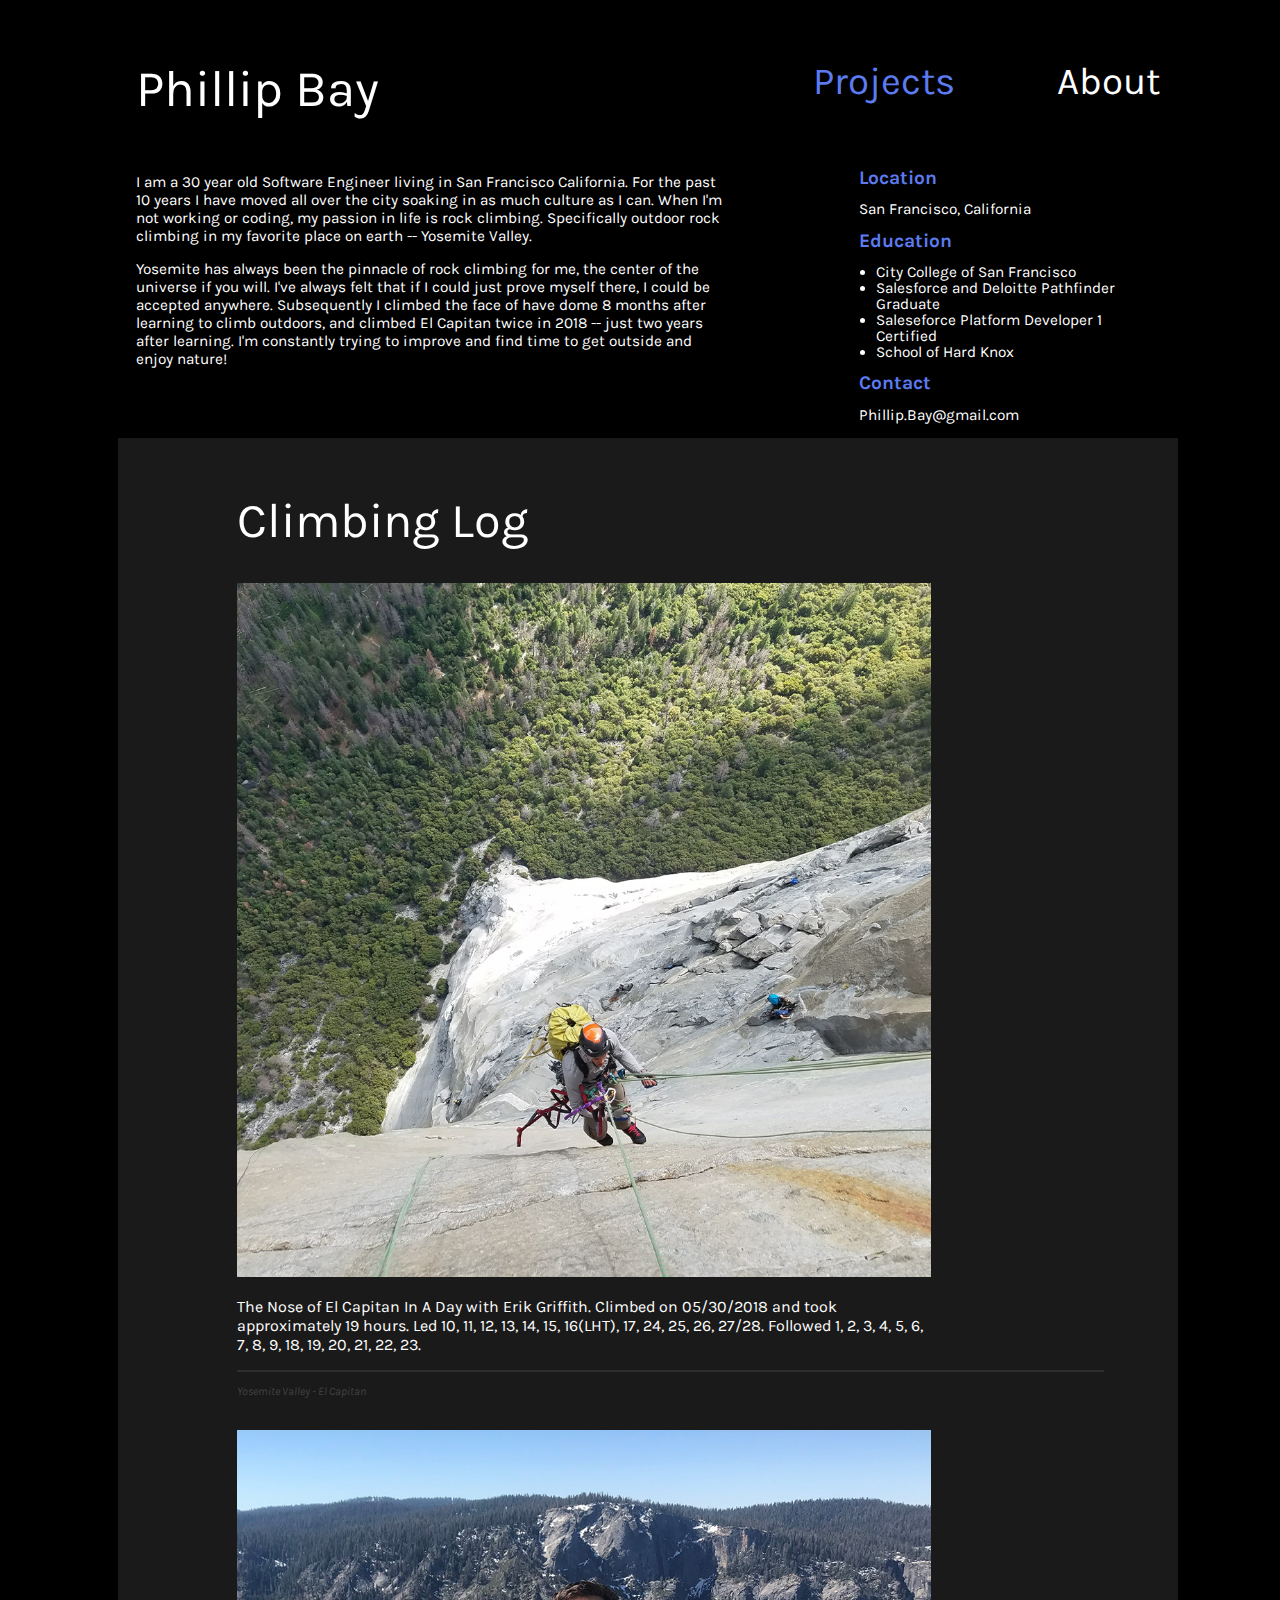
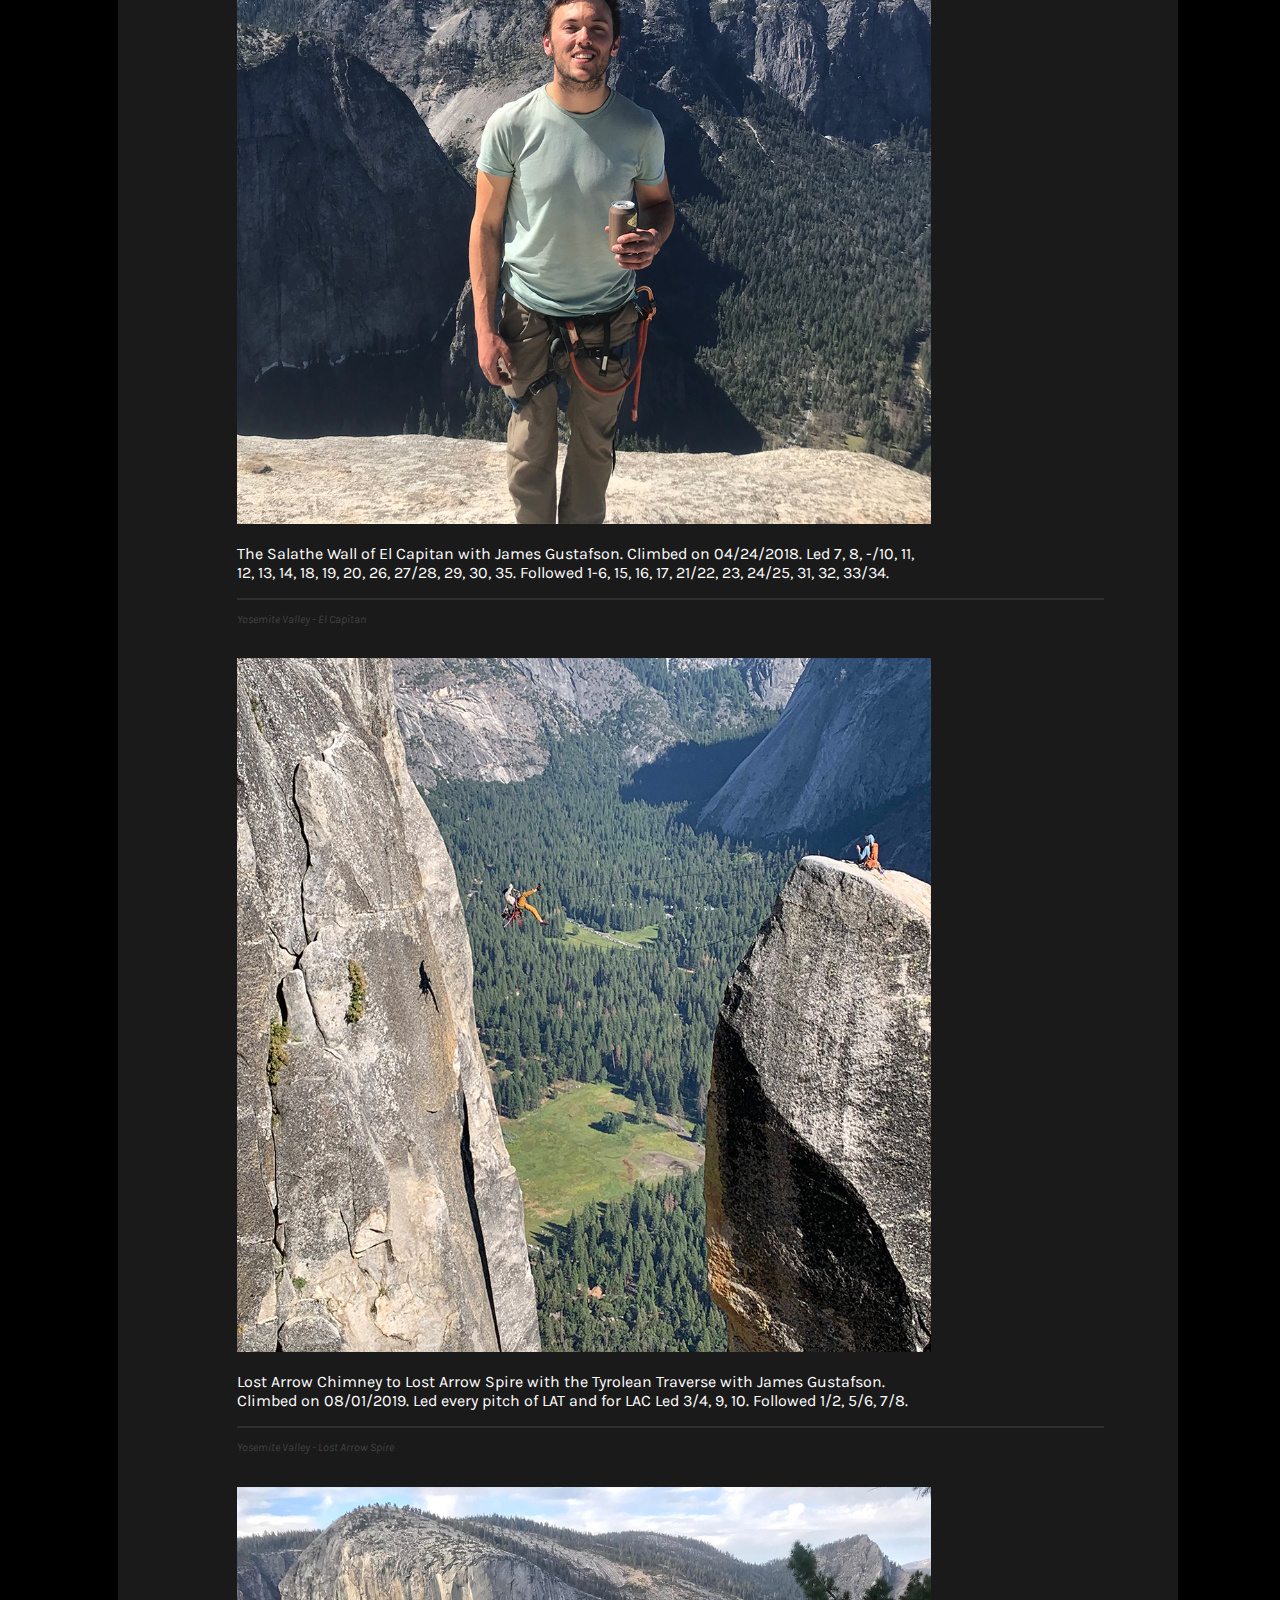
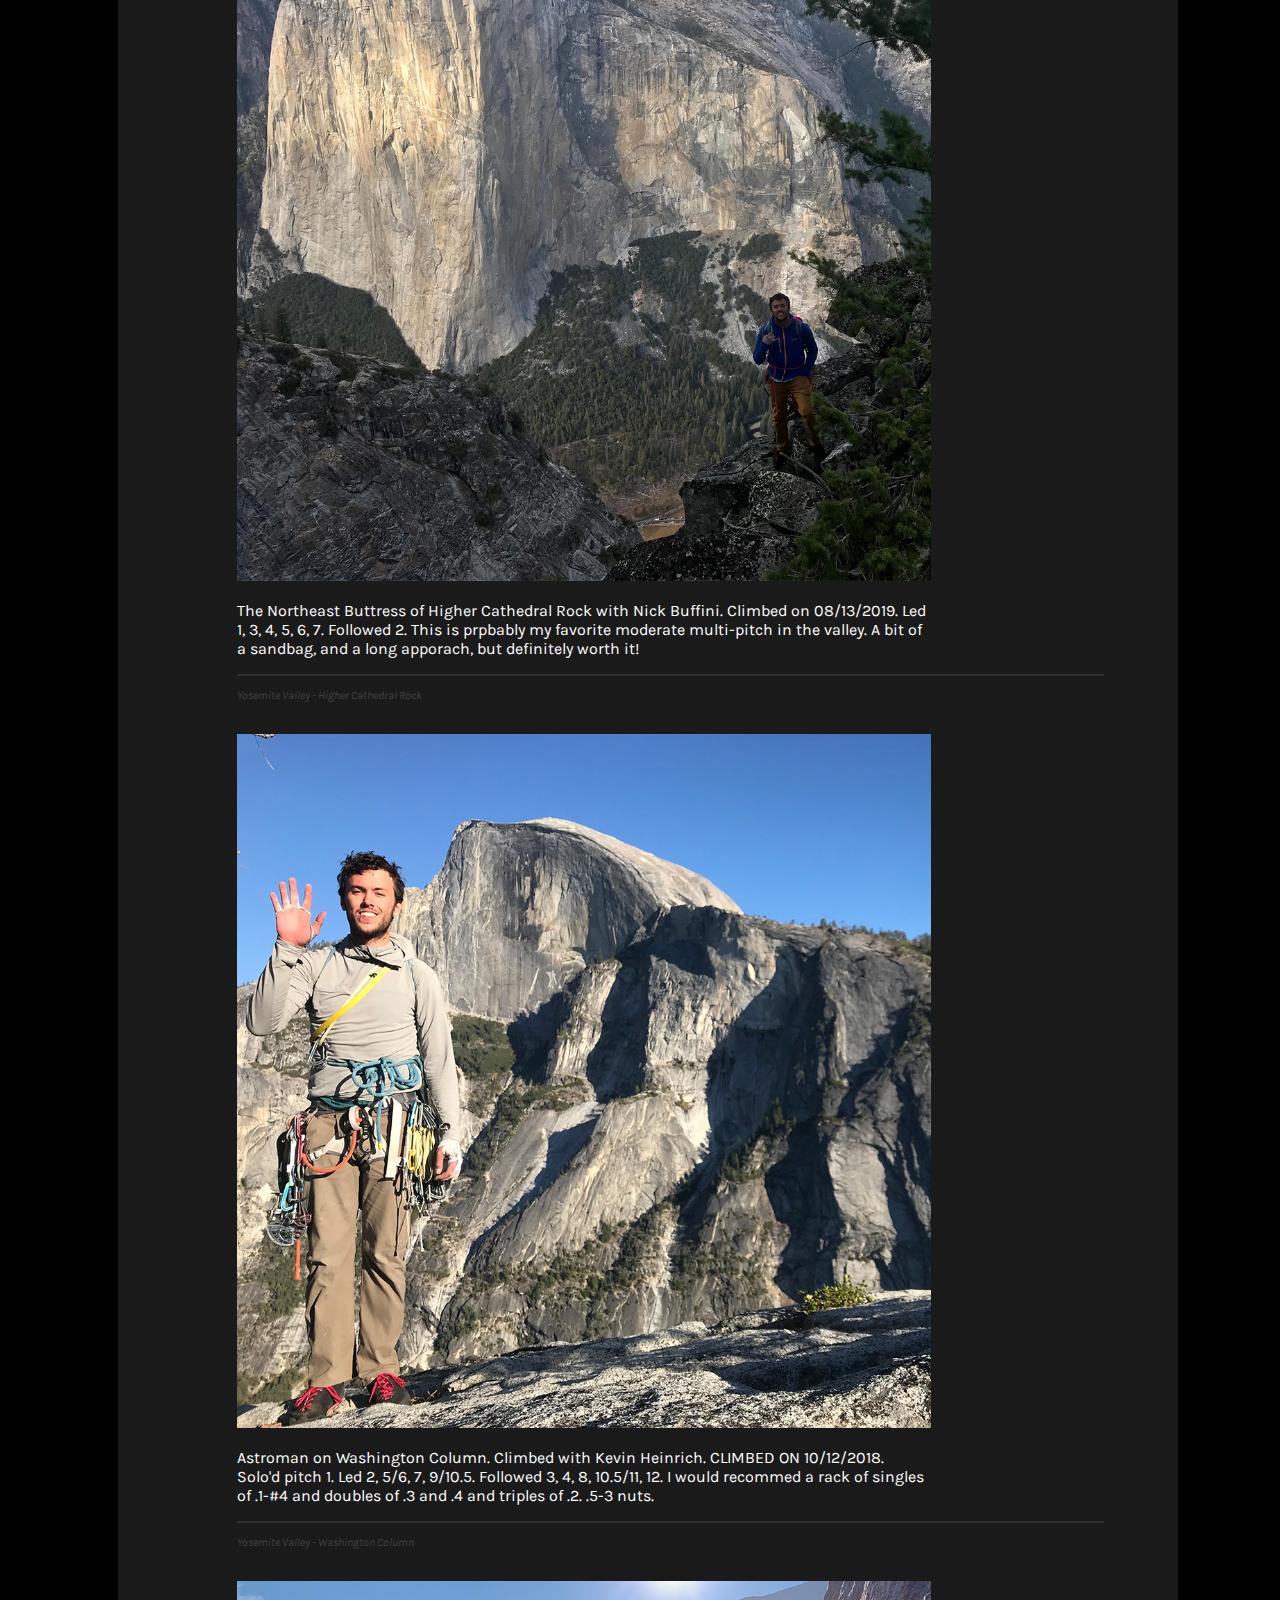
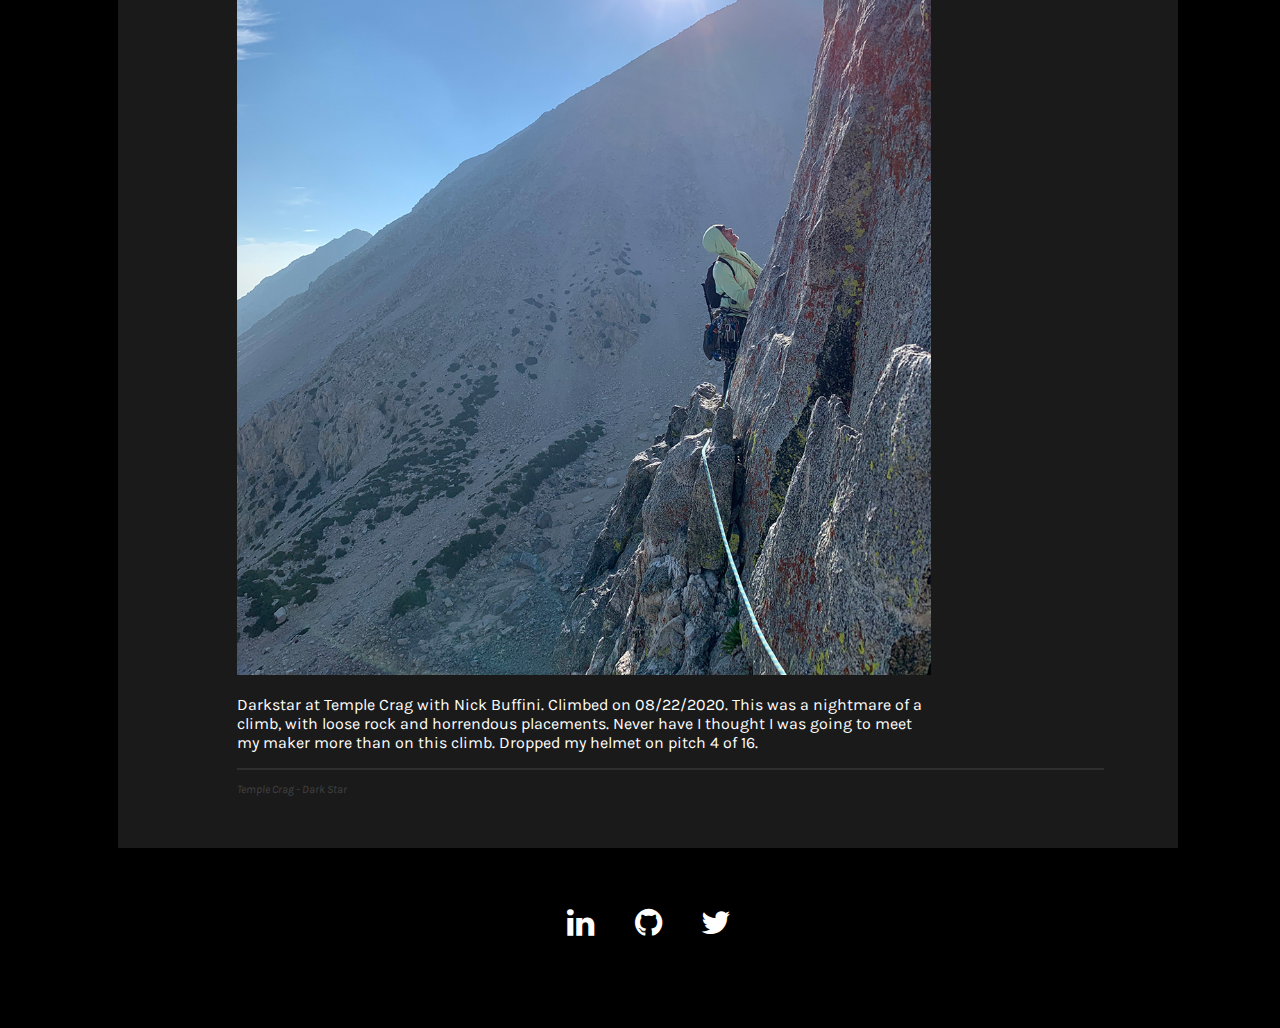
==== mphillipbayabout.html @ 7b4cbd04 "Mobile Chnages" ====
<!DOCTYPE html>
<html lang="en">
    <head>
        <title>Phillip Bay's Portfolio</title>
        <meta charset="utf-8">
        <meta name="viewport" content="width=device-width, initial-scale=1.0">
        <link rel="stylesheet" href="phillipbayabout.css">
        <link rel="stylesheet" href="https://cdnjs.cloudflare.com/ajax/libs/font-awesome/4.7.0/css/font-awesome.min.css">
        <link href="/your-path-to-fontawesome/css/solid.css" rel="stylesheet">
        <link rel="stylesheet" href="https://fonts.googleapis.com/css?family=Karla">
        <link rel="icon" href="Logo.png">
        <link rel="canonical" href="https://Steelyphil.github.io/phillipbayabout.html">
    </head>
    <body>
        <header>
            <ul class="nav">
                <li id="name">Phillip Bay</li>
                <li id="ab">About</li>
                <li id="pr"><a href="phillipbaymain.html">Projects</a></li>        
            </ul>
        </header>
        <br>
        <br>
        
        <midsection>
            <div class="blurb">
                <p>I am a 30 year old Software Engineer living in San Francisco California. For the past 10 years I have moved all over the city soaking in as much culture as I can. When I'm not working or coding, my passion in life is rock climbing. Specifically outdoor rock climbing in my favorite place on earth -- Yosemite Valley.</p>
                <p>Yosemite has always been the pinnacle of rock climbing for me, the center of the universe if you will. I've always felt that if I could just prove myself there, I could be accepted anywhere. Subsequently I climbed the face of have dome 8 months after learning to climb outdoors, and climbed El Capitan twice in 2018 -- just two years after learning. I'm constantly trying to improve and find time to get outside and enjoy nature!</p>
            </div>
            <div class="info">
                <h1>Location</h1>
                <p>San Francisco, California</p>
                <h1>Education</h1>
                <ul>
                    <li>City College of San Francisco</li>
                    <li>Salesforce and Deloitte Pathfinder Graduate</li>
                    <li>Saleseforce Platform Developer 1 Certified</li>
                    <li>School of Hard Knox</li>
                </ul>
                <h1>Contact</h1>
                <p>Phillip.Bay@gmail.com</p>
            </div>
        </midsection>
        
        <middle>
            <div class="midclimb">
                <table>
                    <tr>
                        <td id="ClimbingLog" colspan="3">Climbing Log</td>
                    </tr>
                    <tr>
                        <td>
                            <a href="https://www.mountainproject.com/route/105924807/the-nose" target="_blank" rel="noopener noreferrer"><img border="0" alt="NIAD" src="NIAD.jpg"></a>
                            <br>
                            <p class="picinfo">The Nose of El Capitan In A Day with Erik Griffith. Climbed on 05/30/2018 and took approximately 19 hours. Led 10, 11, 12, 13, 14, 15, 16(LHT), 17, 24, 25, 26, 27/28. Followed 1, 2, 3, 4, 5, 6, 7, 8, 9, 18, 19, 20, 21, 22, 23.
                            </p>
                            <hr>
                            <div class="tablefoot">
                                <i>Yosemite Valley - El Capitan</i>
                            </div>
                        </td>
                    </tr>
                    <tr>
                        <td>
                            <a href="https://www.mountainproject.com/route/106154042/salathe-wall" target="_blank" rel="noopener noreferrer"><img border="0" alt="Salathe" src="Salathe.jpg"></a>
                            <br>
                            <p class="picinfo">The Salathe Wall of El Capitan with James Gustafson. Climbed on 04/24/2018. Led 7, 8, -/10, 11, 12, 13, 14, 18, 19, 20, 26, 27/28, 29, 30, 35. Followed 1-6, 15, 16, 17, 21/22, 23, 24/25, 31, 32, 33/34.
                            </p>
                            <hr>
                            <div class="tablefoot">
                                <i>Yosemite Valley - El Capitan</i>
                            </div>
                        </td>
                    </tr>
                    <tr>
                        <td>
                            <a href="https://www.mountainproject.com/route/105912192/lost-arrow-tip" target="_blank" rel="noopener noreferrer"><img border="0" alt="LostArrow" src="LostArrow.jpg"></a>
                            <p class="picinfo">Lost Arrow Chimney to Lost Arrow Spire with the Tyrolean Traverse with James Gustafson. Climbed on 08/01/2019. Led every pitch of LAT and for LAC Led 3/4, 9, 10. Followed 1/2, 5/6, 7/8.
                            </p>
                            <hr>
                            <div class="tablefoot">
                                <i>Yosemite Valley - Lost Arrow Spire</i>
                            </div>
                        </td>
                    </tr>
                    <tr>
                        <td>
                            <a href="https://www.mountainproject.com/route/105862896/northeast-buttress" target="_blank" rel="noopener noreferrer"><img border="0" alt="NEB" src="NEB.jpg"></a>
                            <p class="picinfo">The Northeast Buttress of Higher Cathedral Rock with Nick Buffini. Climbed on 08/13/2019. Led 1, 3, 4, 5, 6, 7. Followed 2. This is prpbably my favorite moderate multi-pitch in the valley. A bit of a sandbag, and a long apporach, but definitely worth it!
                            </p>
                            <hr>
                            <div class="tablefoot">
                                <i>Yosemite Valley - Higher Cathedral Rock</i>
                            </div>
                        </td>
                    </tr>
                    <tr>
                        <td>
                            <a href="https://www.mountainproject.com/route/105845493/astroman" target="_blank" rel="noopener noreferrer"><img border="0" alt="Astroman" src="Astroman.jpg"></a>
                            <p class="picinfo">Astroman on Washington Column. Climbed with Kevin Heinrich. CLIMBED ON 10/12/2018. Solo'd pitch 1. Led 2, 5/6, 7, 9/10.5. Followed 3, 4, 8, 10.5/11, 12. I would recommed a rack of singles of .1-#4 and doubles of .3 and .4 and triples of .2. .5-3 nuts.
                            </p>
                            <hr>
                            <div class="tablefoot">
                                <i>Yosemite Valley - Washington Column</i>
                            </div>
                        </td>
                    </tr>
                    <tr>
                        <td>    
                            <a href="https://www.mountainproject.com/route/105944489/dark-star" target="_blank" rel="noopener noreferrer"><img border="0" alt="Dark" src="Dark.jpg"></a>
                            <p class="picinfo">Darkstar at Temple Crag with Nick Buffini. Climbed on 08/22/2020. This was a nightmare of a climb, with loose rock and horrendous placements. Never have I thought I was going to meet my maker more than on this climb. Dropped my helmet on pitch 4 of 16.
                            </p>
                            <hr>
                            <div class="tablefoot">
                                <i>Temple Crag - Dark Star</i>
                            </div>
                        </td>
                    </tr>
                </table>
            </div>
        </middle>
        <footer>
            <div class="footertable">
                <a href="https://www.linkedin.com/in/phillip-bay-44b10579/" class="fa fa-linkedin fa-2x"></a>
                <a href="https://github.com/Steelyphil1?tab=repositories" class="fa fa-github fa-2x"></a>
                <a href="https://twitter.com/phillipbay?lang=en" class="fa fa-twitter fa-2x"></a>
            </div>
        </footer>
        <marquee behavior="scroll" direction="right" scrollamount="10">
            PHILLIP.BAY@GMAIL.COM&nbsp;&nbsp;&nbsp;&nbsp;&nbsp;&nbsp;&nbsp;&nbsp;(303) 981-8347&nbsp;&nbsp;&nbsp;&nbsp;&nbsp;&nbsp;&nbsp;PHILLIP BAY&nbsp;&nbsp;&nbsp;&nbsp;&nbsp;&nbsp;&nbsp;&nbsp;PHILLIP.BAY@GMAIL.COM&nbsp;&nbsp;&nbsp;&nbsp;&nbsp;&nbsp;&nbsp;&nbsp;(303) 981-8347&nbsp;&nbsp;&nbsp;&nbsp;&nbsp;&nbsp;&nbsp;PHILLIP BAY&nbsp;&nbsp;&nbsp;&nbsp;&nbsp;&nbsp;&nbsp;&nbsp;PHILLIP.BAY@GMAIL.COM&nbsp;&nbsp;&nbsp;&nbsp;&nbsp;&nbsp;&nbsp;&nbsp;(303) 981-8347&nbsp;&nbsp;&nbsp;&nbsp;&nbsp;&nbsp;&nbsp;PHILLIP BAY&nbsp;&nbsp;&nbsp;&nbsp;&nbsp;&nbsp;&nbsp;&nbsp;PHILLIP.BAY@GMAIL.COM&nbsp;&nbsp;&nbsp;&nbsp;&nbsp;&nbsp;&nbsp;&nbsp;(303) 981-8347&nbsp;&nbsp;&nbsp;&nbsp;&nbsp;&nbsp;&nbsp;PHILLIP BAY&nbsp;&nbsp;&nbsp;&nbsp;&nbsp;&nbsp;&nbsp;&nbsp;PHILLIP.BAY@GMAIL.COM&nbsp;&nbsp;&nbsp;&nbsp;&nbsp;&nbsp;&nbsp;&nbsp;(303) 981-8347&nbsp;&nbsp;&nbsp;&nbsp;&nbsp;&nbsp;&nbsp;PHILLIP BAY&nbsp;&nbsp;&nbsp;&nbsp;&nbsp;&nbsp;&nbsp;&nbsp;PHILLIP.BAY@GMAIL.COM&nbsp;&nbsp;&nbsp;&nbsp;&nbsp;&nbsp;&nbsp;&nbsp;(303) 981-8347&nbsp;&nbsp;&nbsp;&nbsp;&nbsp;&nbsp;&nbsp;PHILLIP BAY&nbsp;&nbsp;&nbsp;&nbsp;&nbsp;&nbsp;&nbsp;&nbsp;</marquee>
    </body>
</html>
---- phillipbayabout.css ----
body {
    width: 100%;
    background-color: rgba(0,0,0);
    font-family: Karla;
}





header {
    padding-left: 10%;
    padding-right: 10%;
    padding-top: 4%;
    width: 80%;
}
a:link {
    text-decoration: none;
    color: rgb(93,123,240);
}
a:visited {
    text-decoration: none;
    color: rgb(93,123,240);
}
a:hover {
    text-decoration: none;
    color: white;
}
a:active {
    text-decoration: none;
    color: white;
}
#name {
    float: left;
    /*background-color: antiquewhite;*/
    color: white;
    font-size: 4vw;
}
#pr {
    float: right;
    padding-right: 10%;
    font-size: 3vw;
}

#ab {
    
    float: right;
    font-size: 3vw;
    color: white;
}

ul.nav {
    margin: 0;
    padding: 0;
    /*background-color: aliceblue;*/
    display: inline-block;
    vertical-align: top;
    text-align: center;
    width: 100%;
    list-style-type: none;
}

.nav li {
    vertical-align: top;
    font-size: 4vw;
    /*background-color: antiquewhite;*/
}






midsection {
    padding-left: 10%;
    padding-right: 10%;
    width: 80%;
    display: block;
    background-color: blue;
    color: white;
}
midsection p {
    font-size: 1.2vw;
}
.blurb {
    float: left;
    width: 58%;
}
.info {
    width: 42%;
    float: right;
    line-height: 1em;
}
.info h1 {
    padding-left: 30%;
    font-size: 1.5vw;
    color: rgb(93,123,240);
}
.info li {
    font-size: 1.2vw;
    color: white;
}
.info ul {
    padding-left: 34%;
    font-size: 1.2vw;
    color: white;
}
.info p {
    padding-left: 30%;
    font-size: 1.2vw;
    color: white;
}
img{
    width: 80%;
    height: auto;
}
.ext{
    width: 7%;
    height: auto;
}





middle {
    padding-left: 10%;
    padding-right: 10%;
    width: 80%;
    display: block;
}
table {
    text-align: left;
    padding-left: 4%;
    padding-right: 4%;
    padding-top: 2%;
    padding-bottom: 2%;
    margin: 0 -18px;
    min-width: 100%;
    background-color: rgba(51,51,51,.5);
    border-collapse: separate;
    border-spacing: 2em 2em;
}
td {
    vertical-align: top;
    padding-left: 5%;
    
    
}
.picinfo {
    color: white;
    width: 80%;
}

#ClimbingLog {
    font-size: 3.8vw;
    color: white;
}
hr{
        height: 2px;
        background-color: rgba(51,51,51,.8);
        border: none;
        
    }
middle i {
    font-size: .9vw;
    color: rgba(240,240,240,.2);
}






footer {
    padding-top: 3%;
    padding-bottom: 3%;
    padding-left: 10%;
    padding-right: 10%;
    width: 80%;
}
.footertable {
    text-align: center;
}
.footertable a {
    color: white;
}

.fa {
    padding: 15px;
    font-size: 30px;
    width: 30px;
    text-align: center;
    text-decoration: none;
    margin: 5px 2px;
    border-radius: 50%;
}
.fa:hover {
    opacity: .7;
}

.fa-linkedin {
    background: black;
    color: white;
}

.fa-twitter {
    background: black;
    color: white;
}
.fa-github {
    background: black;
}


marquee {
    color: white;
}
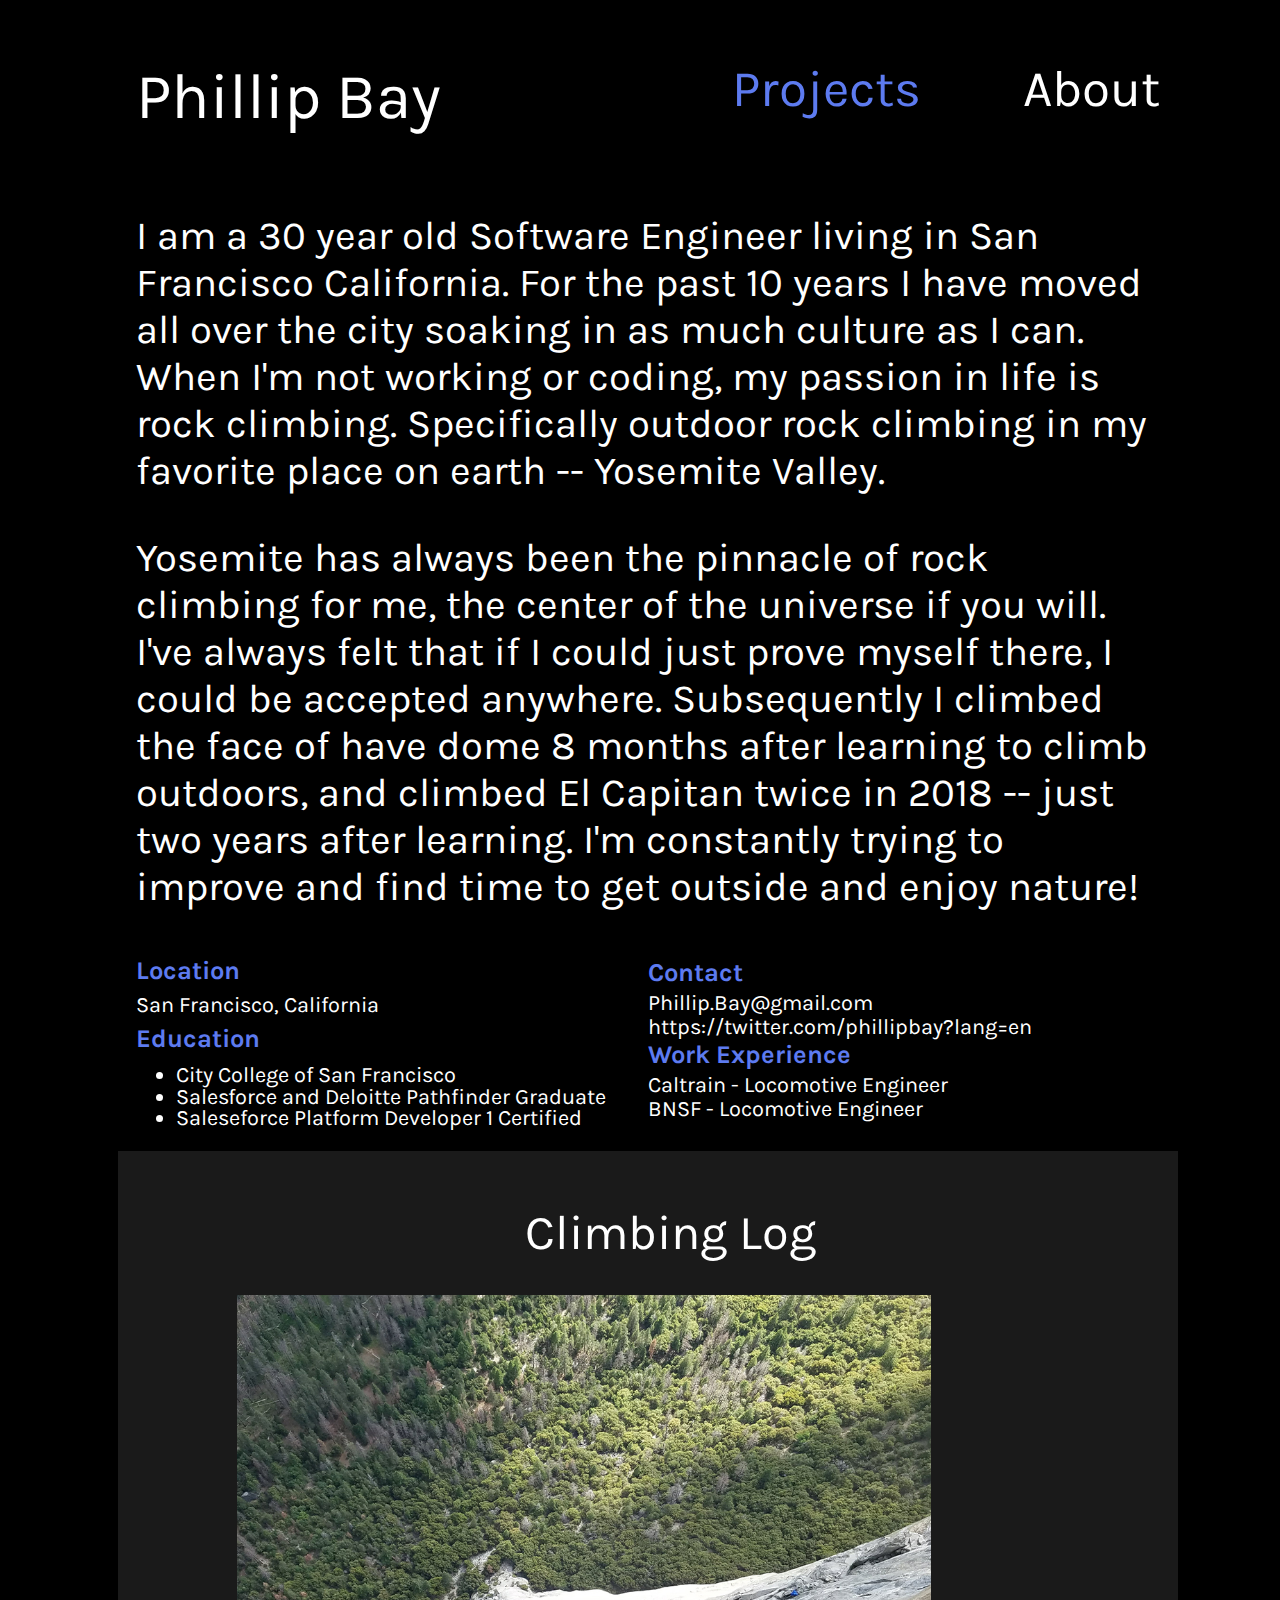
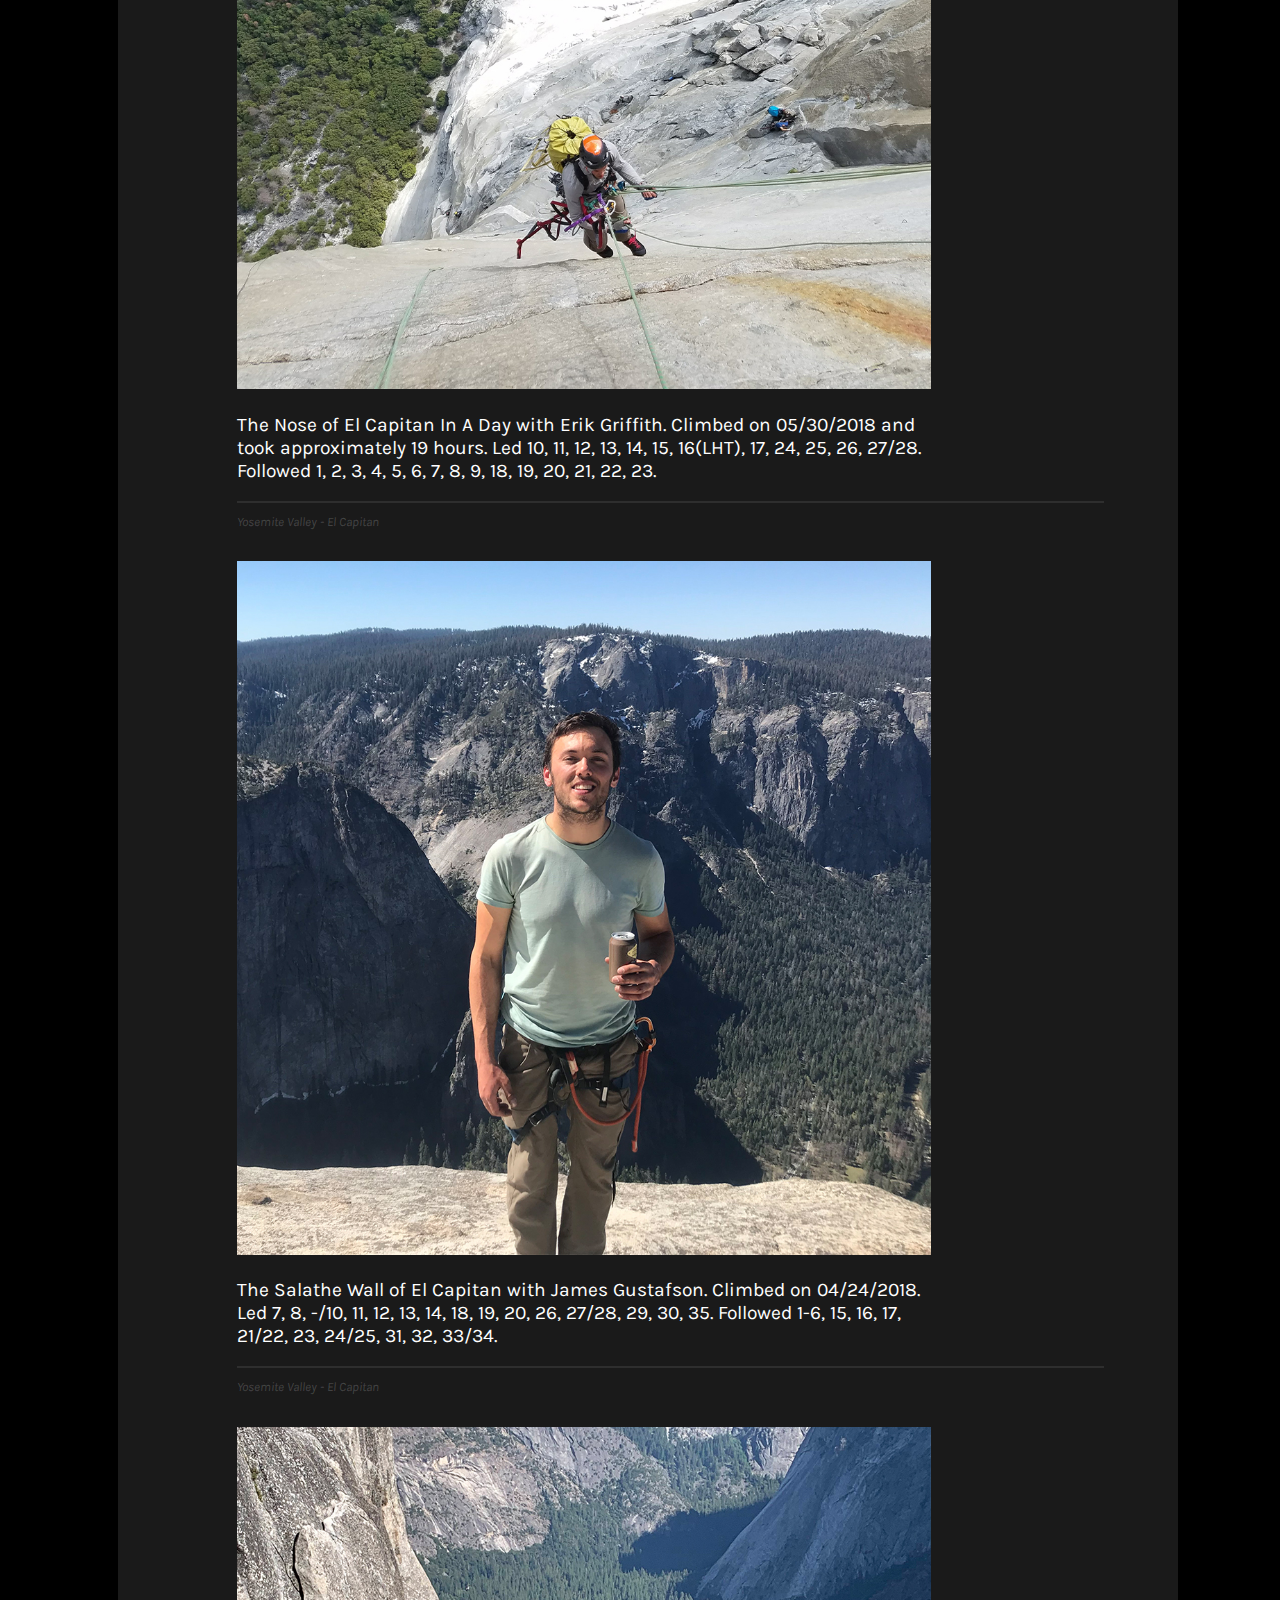
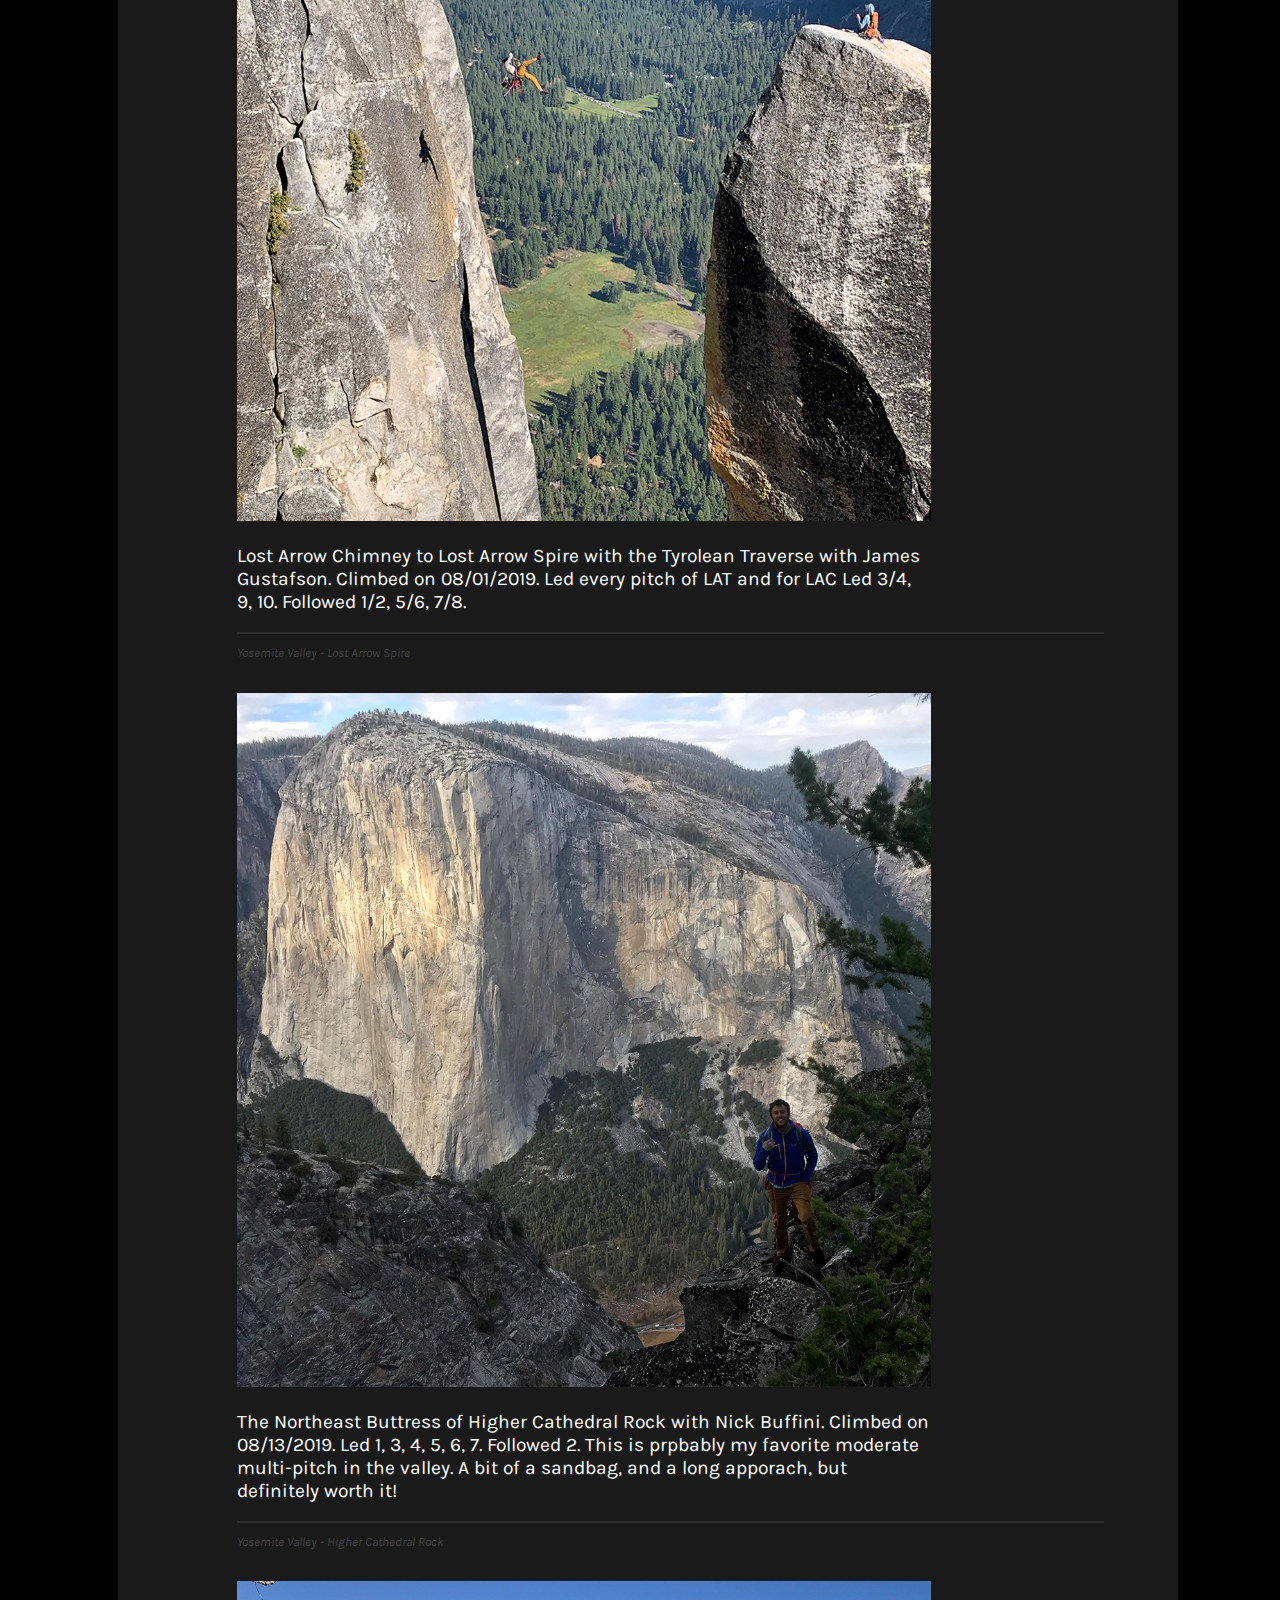
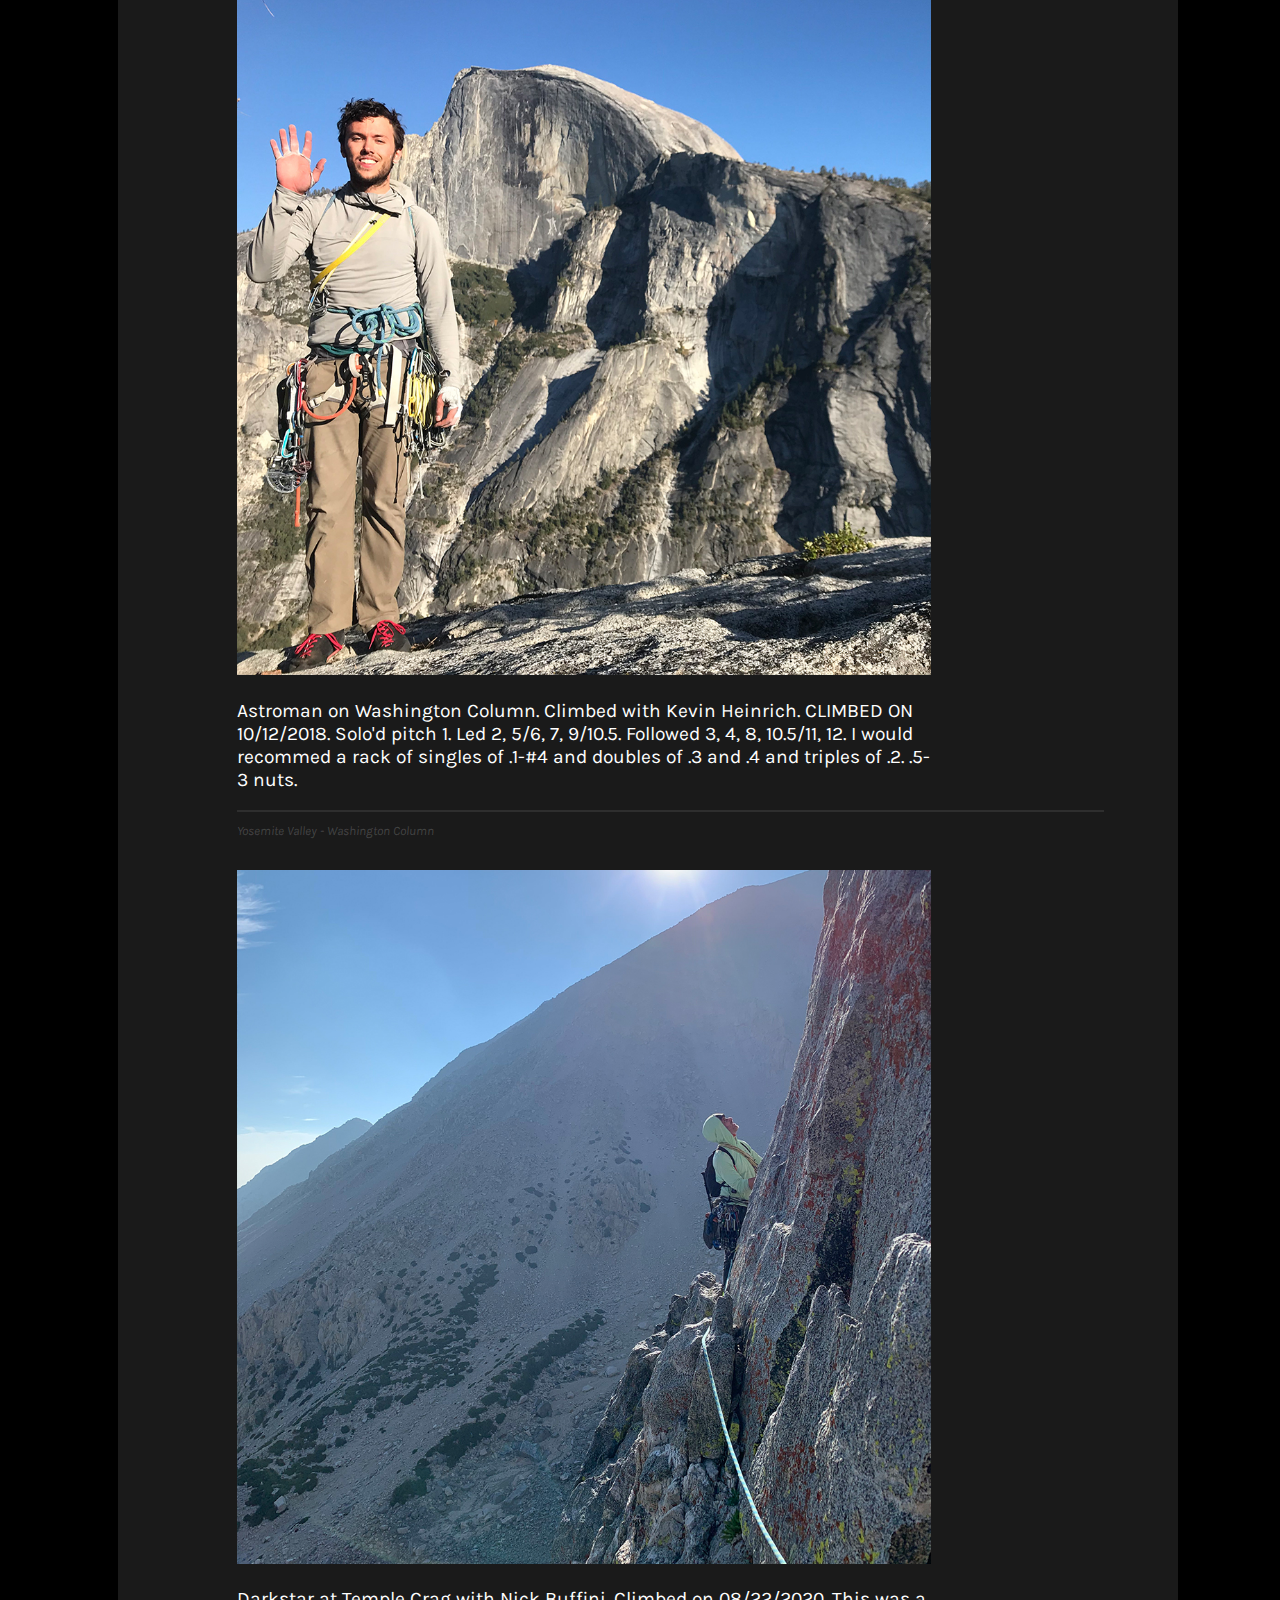
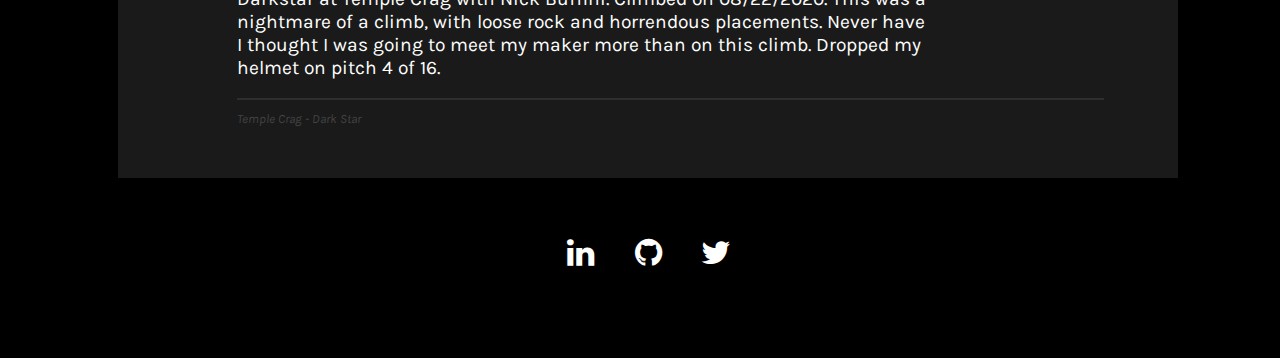
==== commit 17e5aea1: "More Mobile" ====
--- a/mphillipbayabout.html
+++ b/mphillipbayabout.html
@@ -4,7 +4,7 @@
         <title>Phillip Bay's Portfolio</title>
         <meta charset="utf-8">
         <meta name="viewport" content="width=device-width, initial-scale=1.0">
-        <link rel="stylesheet" href="phillipbayabout.css">
+        <link rel="stylesheet" href="mphillipbayabout.css">
         <link rel="stylesheet" href="https://cdnjs.cloudflare.com/ajax/libs/font-awesome/4.7.0/css/font-awesome.min.css">
         <link href="/your-path-to-fontawesome/css/solid.css" rel="stylesheet">
         <link rel="stylesheet" href="https://fonts.googleapis.com/css?family=Karla">
@@ -27,7 +27,7 @@
                 <p>I am a 30 year old Software Engineer living in San Francisco California. For the past 10 years I have moved all over the city soaking in as much culture as I can. When I'm not working or coding, my passion in life is rock climbing. Specifically outdoor rock climbing in my favorite place on earth -- Yosemite Valley.</p>
                 <p>Yosemite has always been the pinnacle of rock climbing for me, the center of the universe if you will. I've always felt that if I could just prove myself there, I could be accepted anywhere. Subsequently I climbed the face of have dome 8 months after learning to climb outdoors, and climbed El Capitan twice in 2018 -- just two years after learning. I'm constantly trying to improve and find time to get outside and enjoy nature!</p>
             </div>
-            <div class="info">
+            <div class="infoleft">
                 <h1>Location</h1>
                 <p>San Francisco, California</p>
                 <h1>Education</h1>
@@ -35,10 +35,15 @@
                     <li>City College of San Francisco</li>
                     <li>Salesforce and Deloitte Pathfinder Graduate</li>
                     <li>Saleseforce Platform Developer 1 Certified</li>
-                    <li>School of Hard Knox</li>
                 </ul>
+            </div>
+            <div class="inforight">
                 <h1>Contact</h1>
                 <p>Phillip.Bay@gmail.com</p>
+                <p>https://twitter.com/phillipbay?lang=en</p>
+                <h1>Work Experience</h1>
+                <p>Caltrain - Locomotive Engineer</p>
+                <p>BNSF - Locomotive Engineer</p>
             </div>
         </midsection>
         
--- a/mphillipbayabout.css
+++ b/mphillipbayabout.css
@@ -0,0 +1,235 @@
+body {
+    width: 100%;
+    background-color: rgba(0,0,0);
+    font-family: Karla;
+}
+
+
+
+
+
+header {
+    padding-left: 10%;
+    padding-right: 10%;
+    padding-top: 4%;
+    width: 80%;
+}
+a:link {
+    text-decoration: none;
+    color: rgb(93,123,240);
+}
+a:visited {
+    text-decoration: none;
+    color: rgb(93,123,240);
+}
+a:hover {
+    text-decoration: none;
+    color: white;
+}
+a:active {
+    text-decoration: none;
+    color: white;
+}
+#name {
+    float: left;
+    /*background-color: antiquewhite;*/
+    color: white;
+    font-size: 5vw;
+}
+#pr {
+    color: white;
+    float: right;
+    padding-right: 10%;
+    font-size: 4vw;
+}
+#ab {
+    float: right;
+    font-size: 4vw;
+    color: white;
+}
+
+ul.nav {
+    margin: 0;
+    padding: 0;
+    /*background-color: aliceblue;*/
+    display: inline-block;
+    vertical-align: top;
+    text-align: center;
+    width: 100%;
+    list-style-type: none;
+}
+
+.nav li {
+    vertical-align: top;
+    font-size: 4vw;
+    /*background-color: antiquewhite;*/
+}
+
+
+
+
+
+midsection {
+    padding-left: 10%;
+    padding-right: 10%;
+    width: 80%;
+    display: block;
+    color: white;
+}
+midsection p {
+    font-size: 2.5em;
+}
+.blurb {
+    width: 100%;
+}
+.infoleft {
+    float: left;
+    width: 50%;
+    line-height: 1em;
+}
+.infoleft h1 {
+    font-size: 2vw;
+    color: rgb(93,123,240);
+    line-height: .3em;
+}
+.infoleft li {
+    
+    line-height: 1em;
+    font-size: 1.7vw;
+    color: white;
+}
+.infoleft ul {
+    font-size: 1.7vw;
+    color: white;
+}
+.infoleft p {
+    font-size: 1.7vw;
+    color: white;
+}
+
+
+.inforight {
+    float: right;
+    width: 50%;
+}
+.inforight h1 {
+    font-size: 2vw;
+    color: rgb(93,123,240);
+    line-height: .5em;
+}
+.inforight p {
+    font-size: 1.7vw;
+    color: white;
+    line-height: .09em;
+}
+img{
+    width: 80%;
+    height: auto;
+}
+.ext{
+    width: 7%;
+    height: auto;
+}
+
+
+
+
+
+middle {
+    padding-left: 10%;
+    padding-right: 10%;
+    width: 80%;
+    display: block;
+    
+}
+table {
+    
+    text-align: left;
+    padding-left: 4%;
+    padding-right: 4%;
+    padding-top: 2%;
+    padding-bottom: 2%;
+    margin: 0 -18px;
+    min-width: 100%;
+    background-color: rgba(51,51,51,.5);
+    border-collapse: separate;
+    border-spacing: 2em 2em;
+}
+td {
+    
+    vertical-align: top;
+    padding-left: 5%;
+    
+    
+}
+.picinfo {
+    color: white;
+    width: 80%;
+    font-size: 1.5vw;
+}
+
+#ClimbingLog {
+    text-align: center;
+    font-size: 3.8vw;
+    color: white;
+}
+hr{
+        height: 2px;
+        background-color: rgba(51,51,51,.8);
+        border: none;
+        
+    }
+middle i {
+    font-size: 1vw;
+    color: rgba(240,240,240,.2);
+}
+
+
+
+
+
+
+footer {
+    padding-top: 3%;
+    padding-bottom: 3%;
+    padding-left: 10%;
+    padding-right: 10%;
+    width: 80%;
+}
+.footertable {
+    text-align: center;
+}
+.footertable a {
+    color: white;
+}
+
+.fa {
+    padding: 15px;
+    font-size: 30px;
+    width: 30px;
+    text-align: center;
+    text-decoration: none;
+    margin: 5px 2px;
+    border-radius: 50%;
+}
+.fa:hover {
+    opacity: .7;
+}
+
+.fa-linkedin {
+    background: black;
+    color: white;
+}
+
+.fa-twitter {
+    background: black;
+    color: white;
+}
+.fa-github {
+    background: black;
+}
+
+
+marquee {
+    color: white;
+}
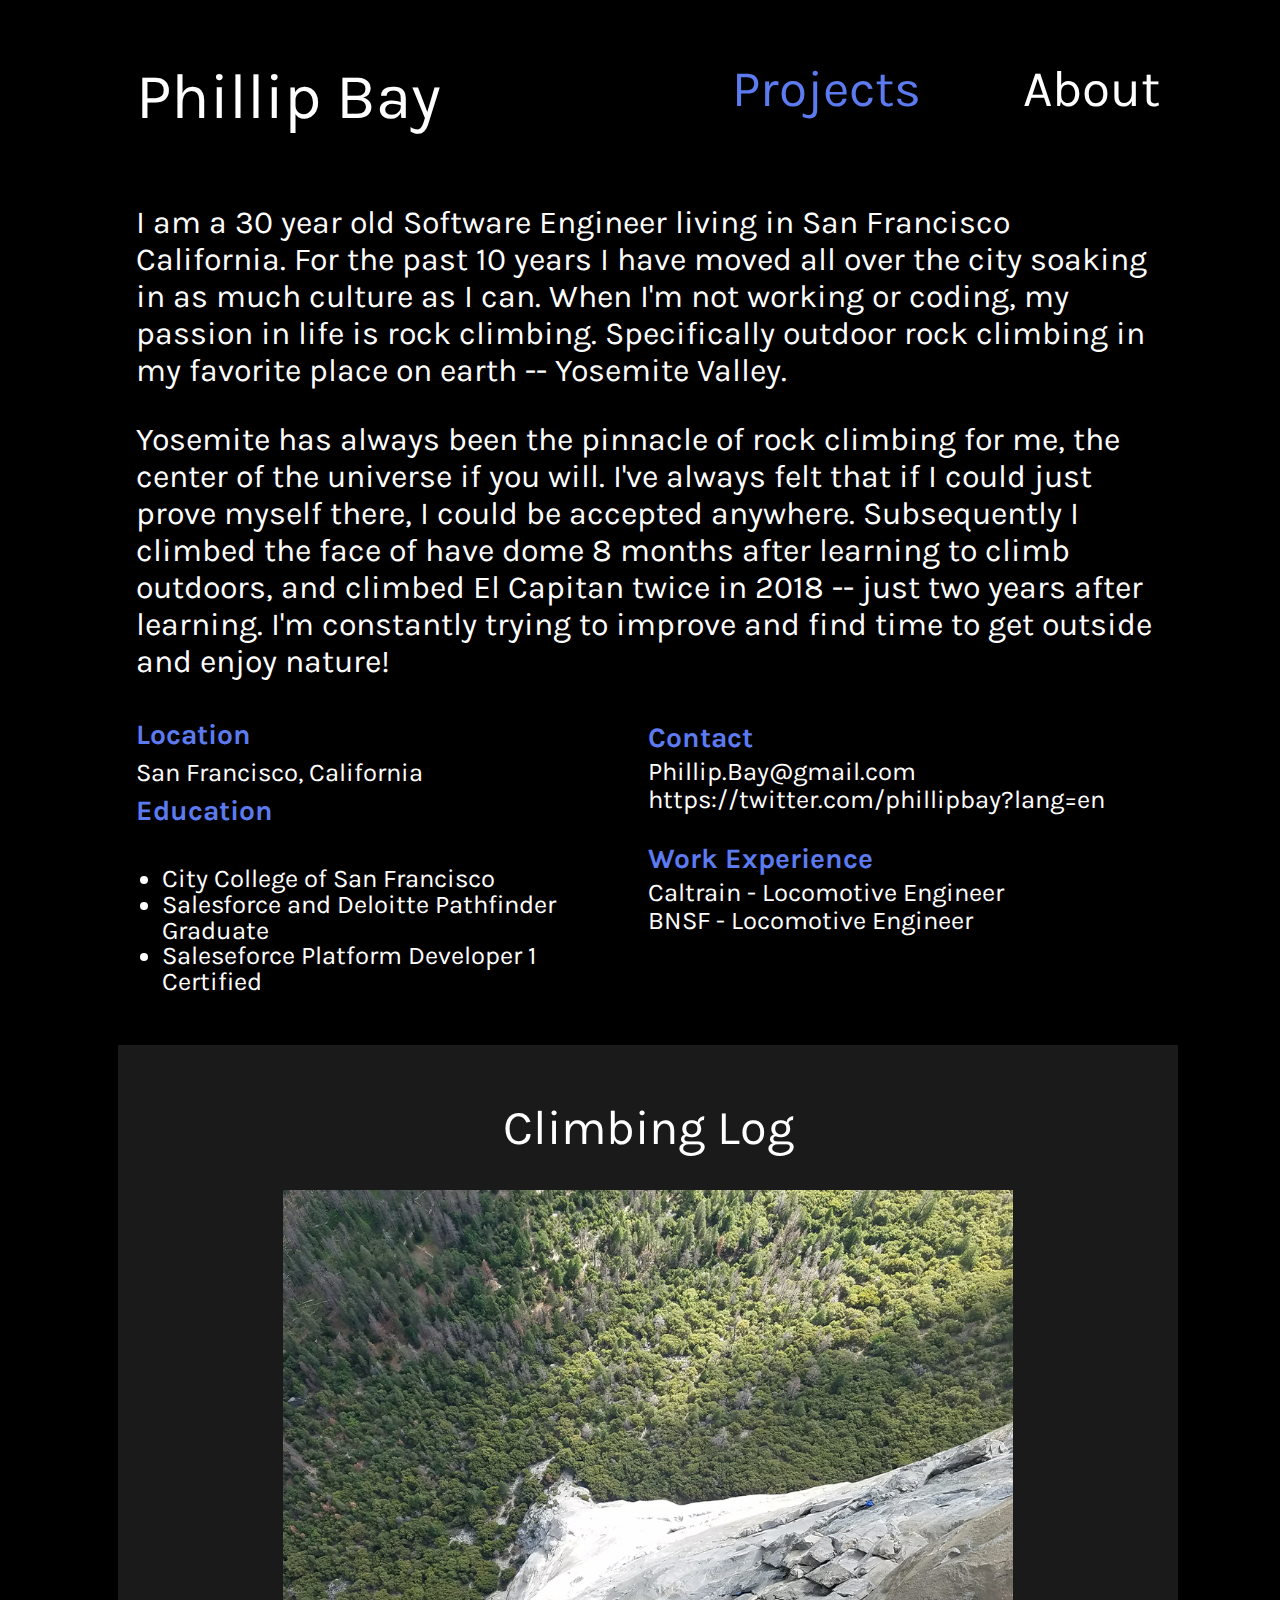
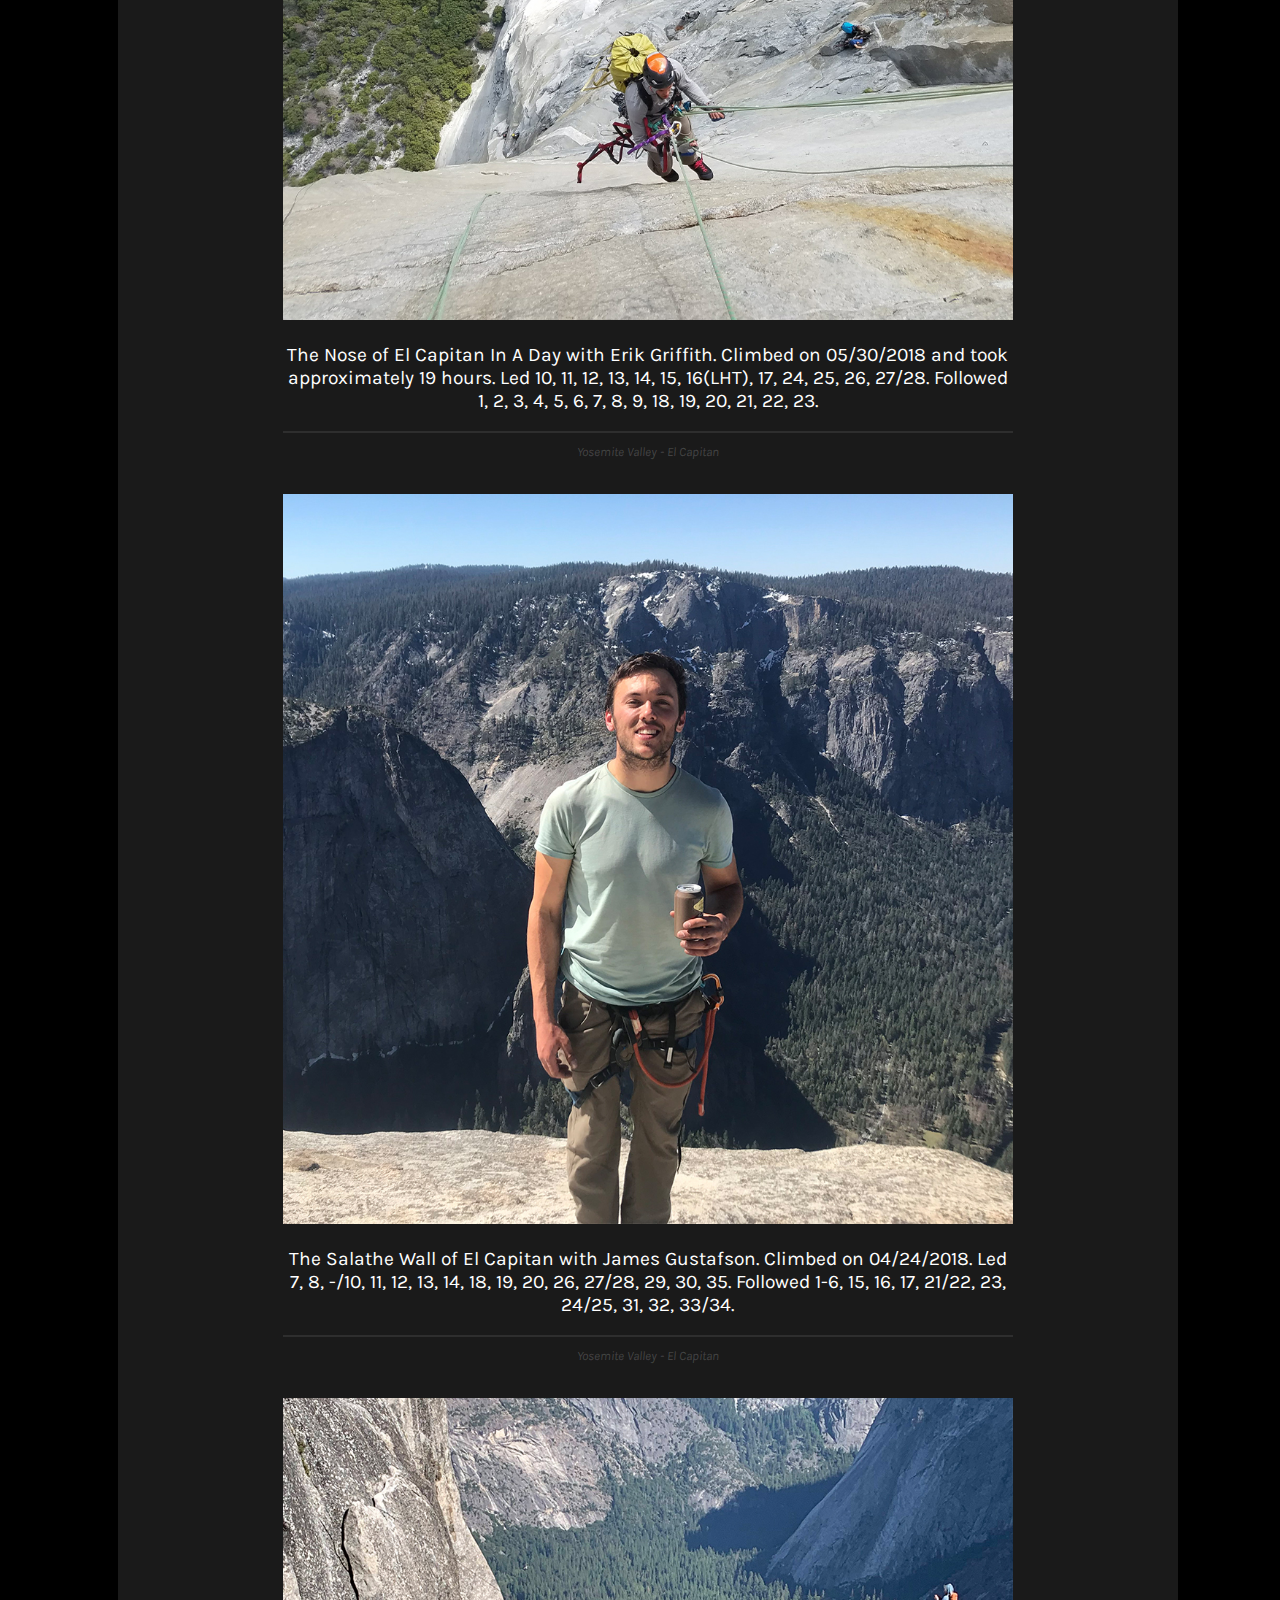
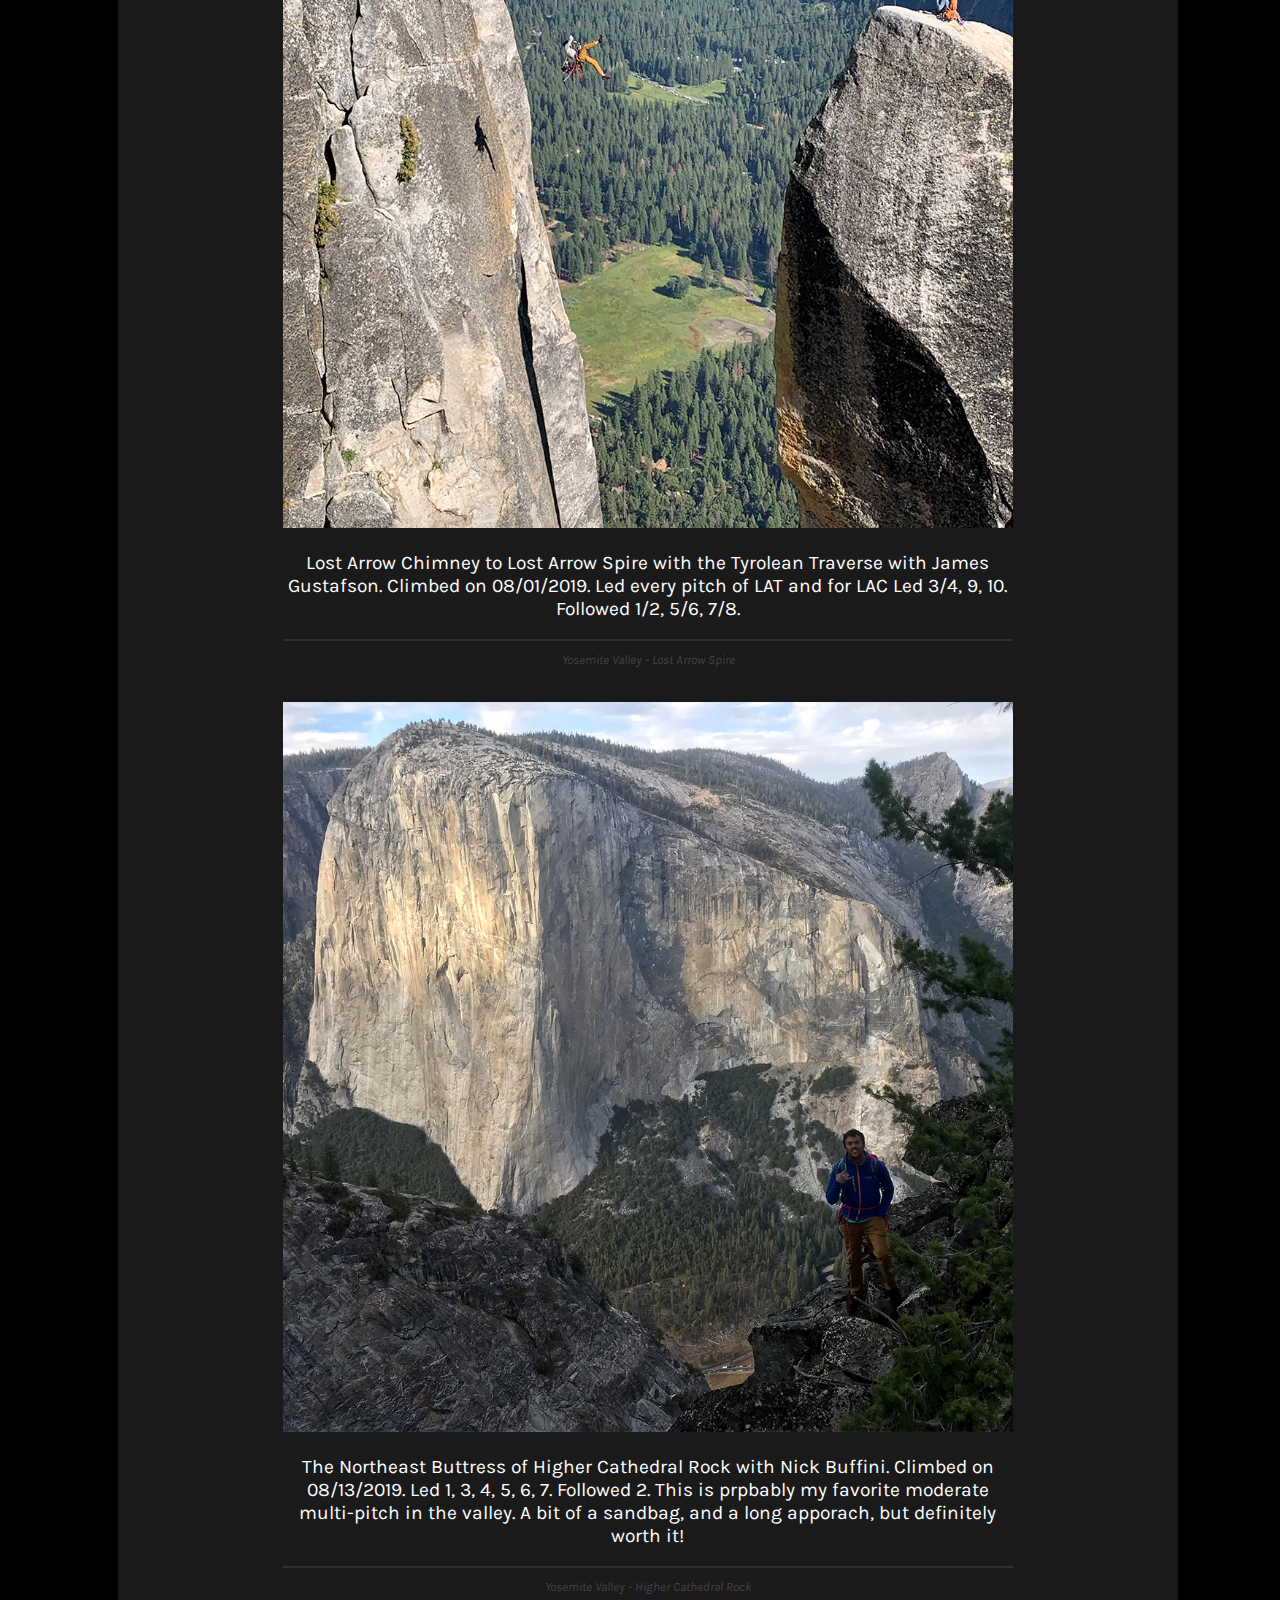
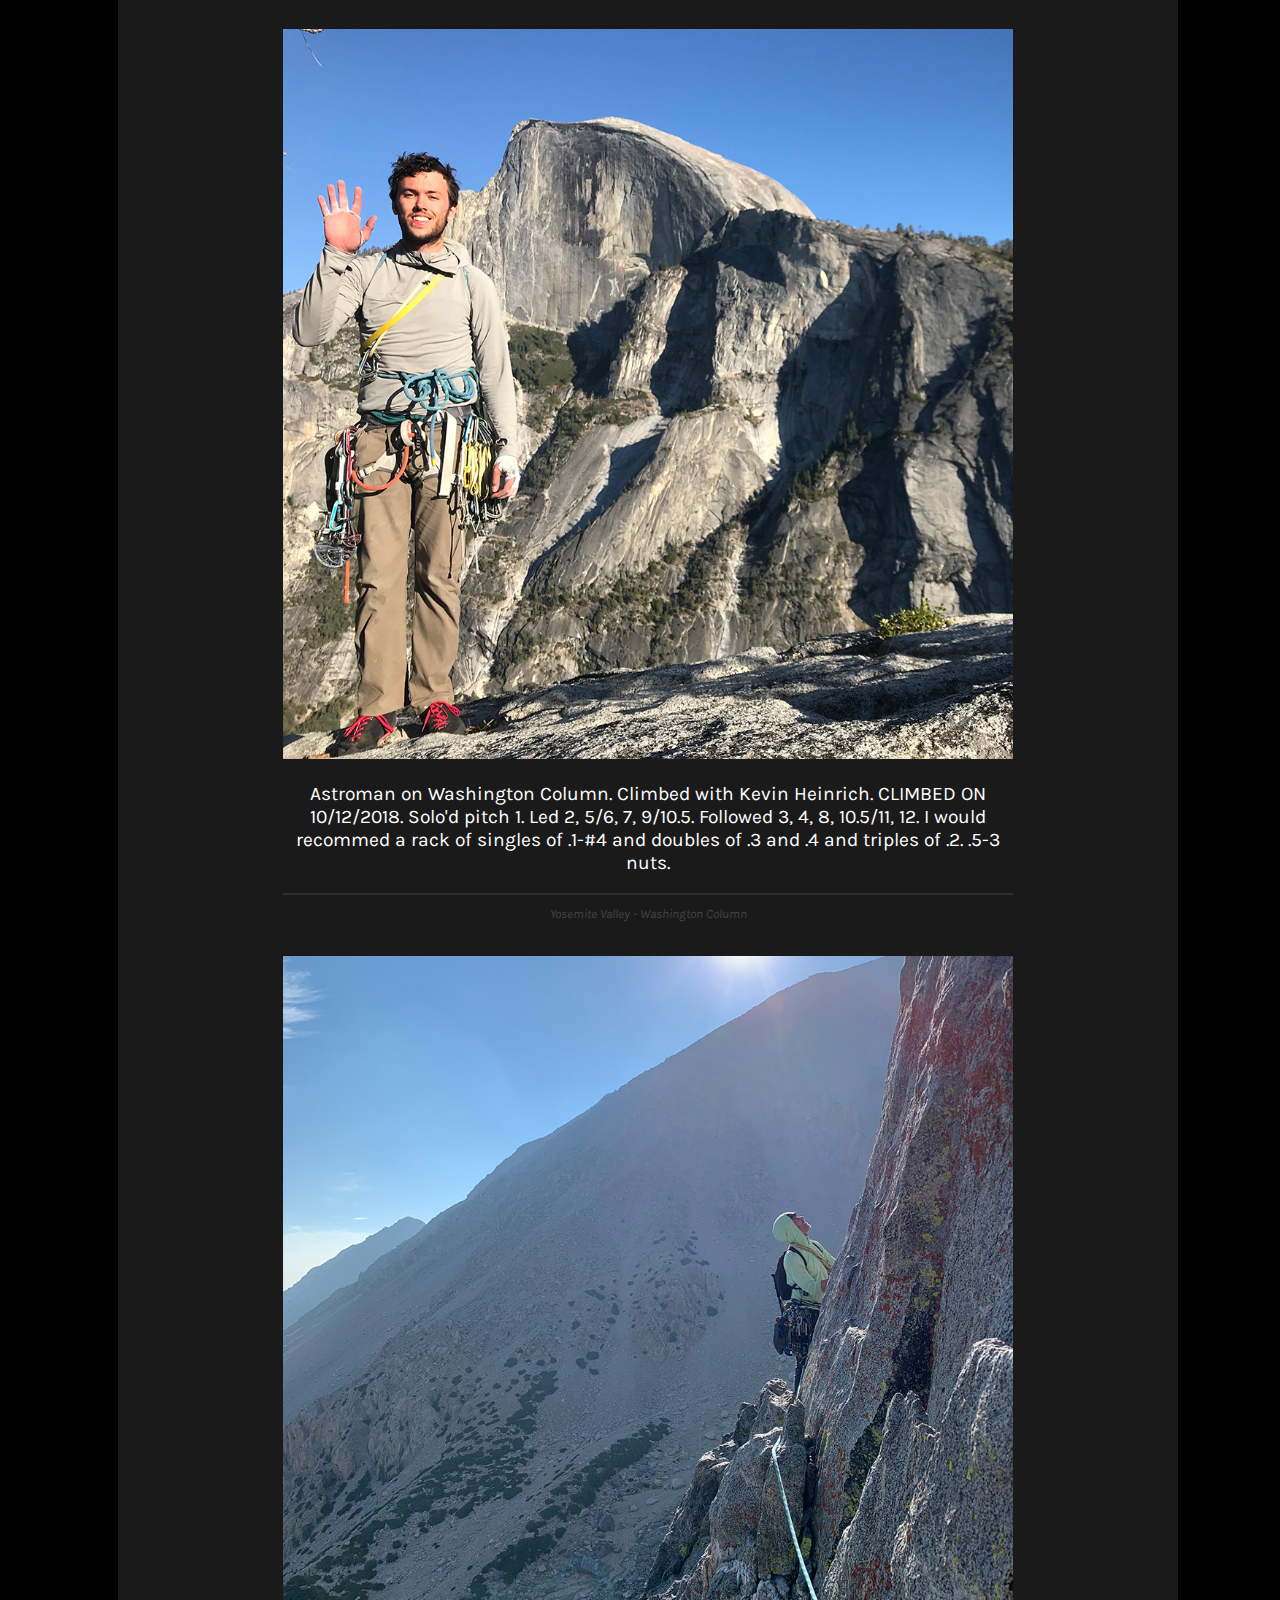
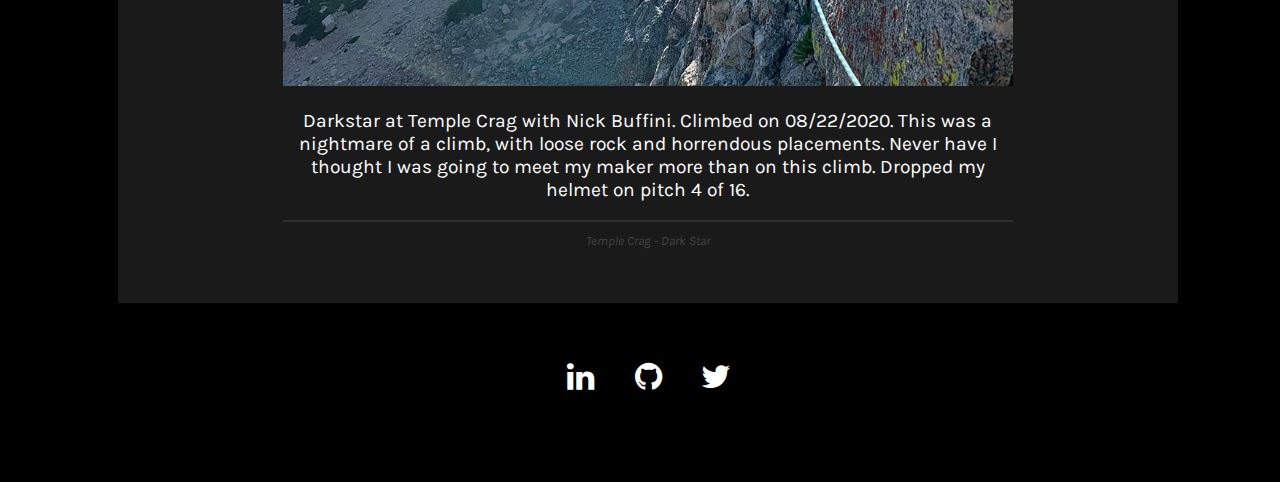
==== commit 6d410f47: "mobile" ====
--- a/mphillipbayabout.html
+++ b/mphillipbayabout.html
@@ -40,7 +40,7 @@
             <div class="inforight">
                 <h1>Contact</h1>
                 <p>Phillip.Bay@gmail.com</p>
-                <p>https://twitter.com/phillipbay?lang=en</p>
+                <p id="twit">https://twitter.com/phillipbay?lang=en</p>
                 <h1>Work Experience</h1>
                 <p>Caltrain - Locomotive Engineer</p>
                 <p>BNSF - Locomotive Engineer</p>
--- a/mphillipbayabout.css
+++ b/mphillipbayabout.css
@@ -77,7 +77,7 @@
     color: white;
 }
 midsection p {
-    font-size: 2.5em;
+    font-size: 2.5vw;
 }
 .blurb {
     width: 100%;
@@ -88,22 +88,22 @@
     line-height: 1em;
 }
 .infoleft h1 {
-    font-size: 2vw;
+    font-size: 2.2vw;
     color: rgb(93,123,240);
     line-height: .3em;
 }
 .infoleft li {
-    
     line-height: 1em;
-    font-size: 1.7vw;
+    font-size: 2vw;
     color: white;
 }
 .infoleft ul {
-    font-size: 1.7vw;
+    padding: 5%;
+    font-size: 2vw;
     color: white;
 }
 .infoleft p {
-    font-size: 1.7vw;
+    font-size: 2vw;
     color: white;
 }
 
@@ -113,15 +113,22 @@
     width: 50%;
 }
 .inforight h1 {
-    font-size: 2vw;
+    font-size: 2.2vw;
     color: rgb(93,123,240);
     line-height: .5em;
 }
 .inforight p {
-    font-size: 1.7vw;
+    font-size: 2vw;
     color: white;
     line-height: .09em;
 }
+#twit {
+    padding-bottom: 5%;
+}
+
+
+
+
 img{
     width: 80%;
     height: auto;
@@ -143,8 +150,7 @@
     
 }
 table {
-    
-    text-align: left;
+    text-align: center;
     padding-left: 4%;
     padding-right: 4%;
     padding-top: 2%;
@@ -158,11 +164,11 @@
 td {
     
     vertical-align: top;
-    padding-left: 5%;
     
-    
 }
 .picinfo {
+    margin-left: auto;
+    margin-right: auto;
     color: white;
     width: 80%;
     font-size: 1.5vw;
@@ -173,7 +179,8 @@
     font-size: 3.8vw;
     color: white;
 }
-hr{
+hr{     
+        width: 80%;
         height: 2px;
         background-color: rgba(51,51,51,.8);
         border: none;
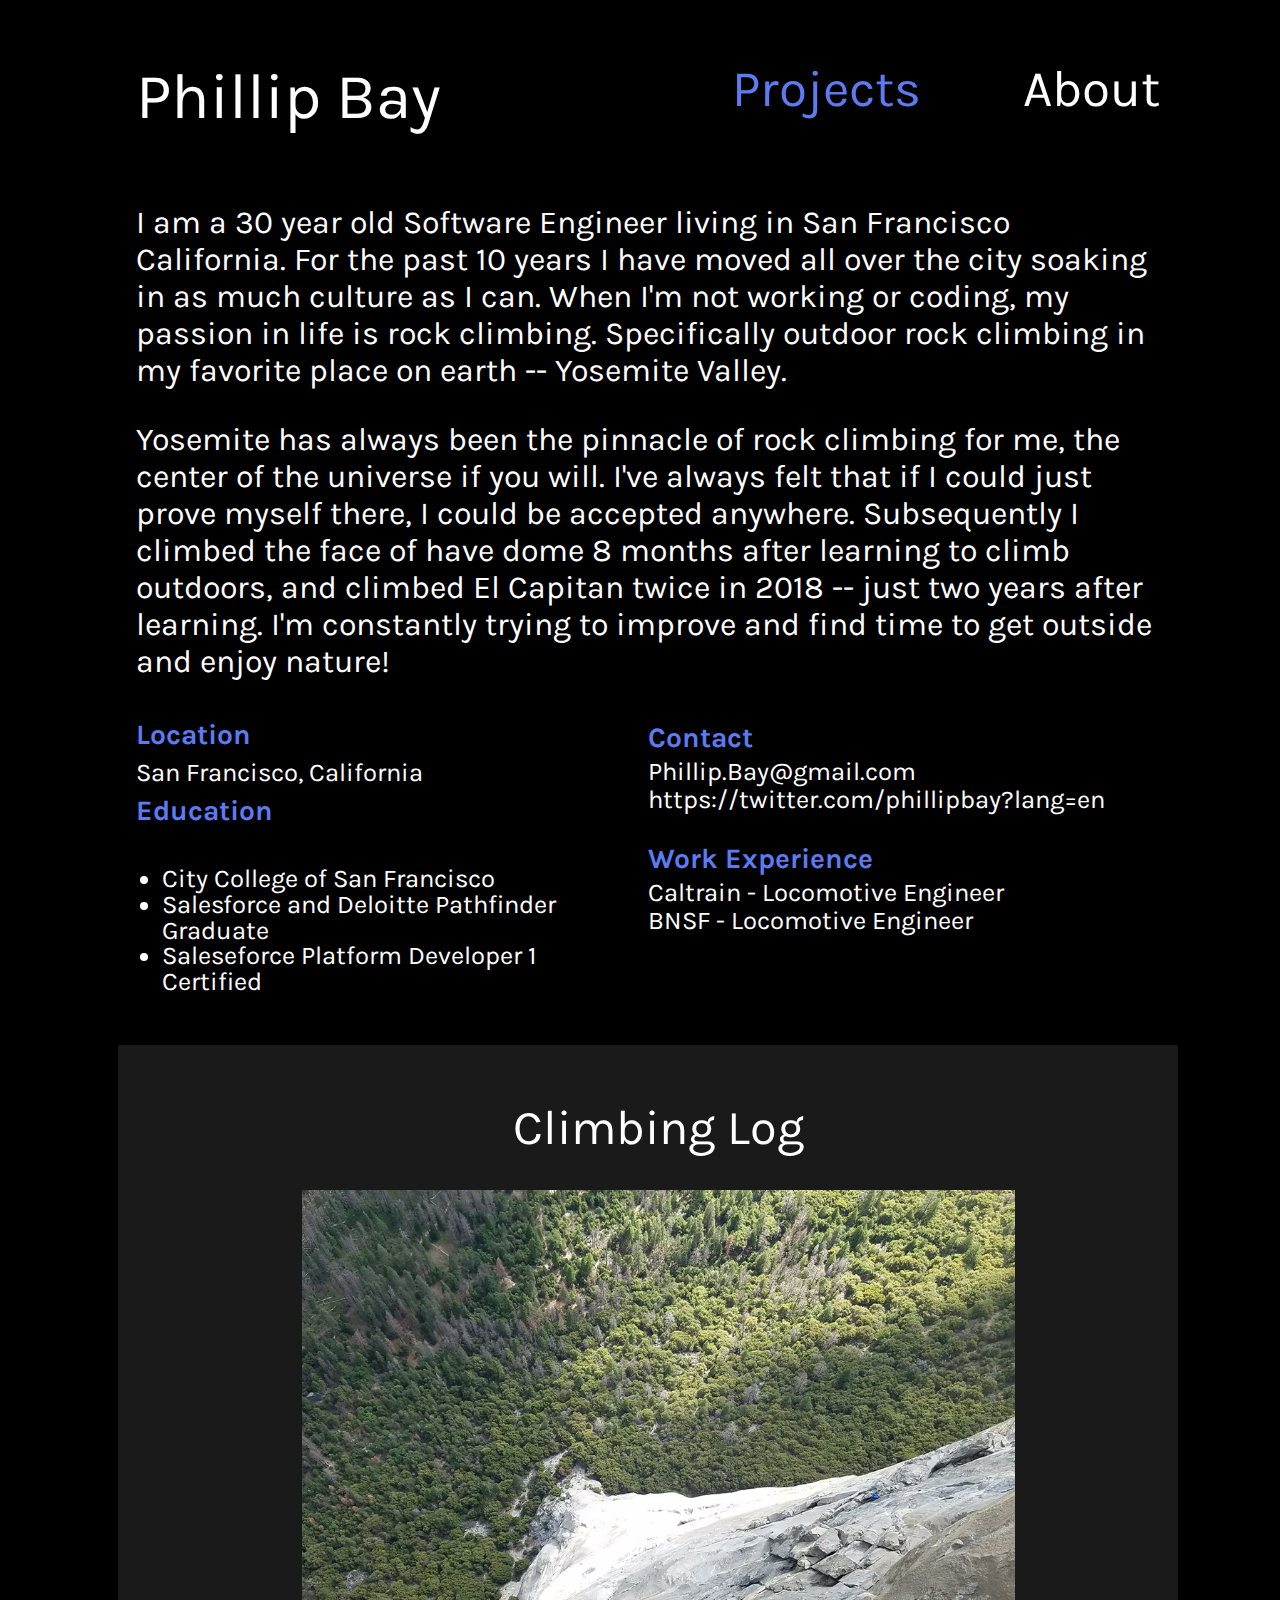
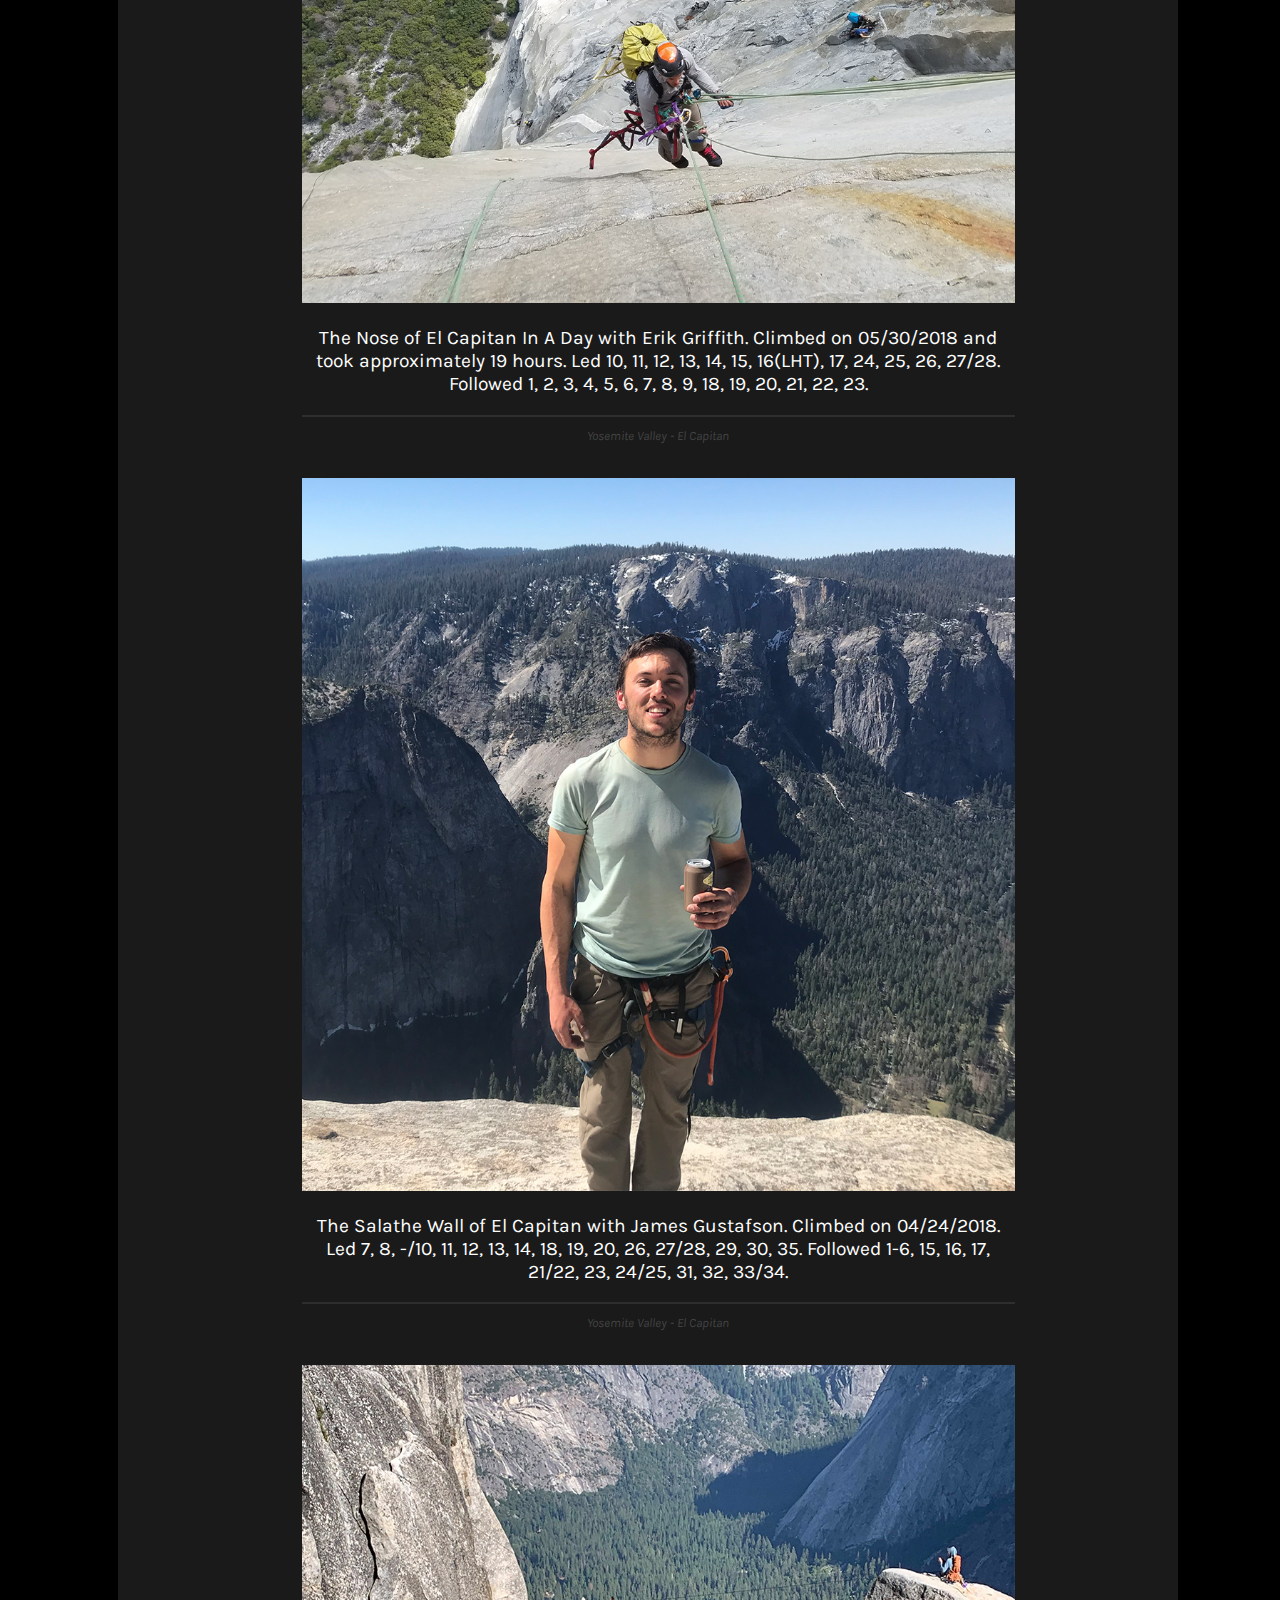
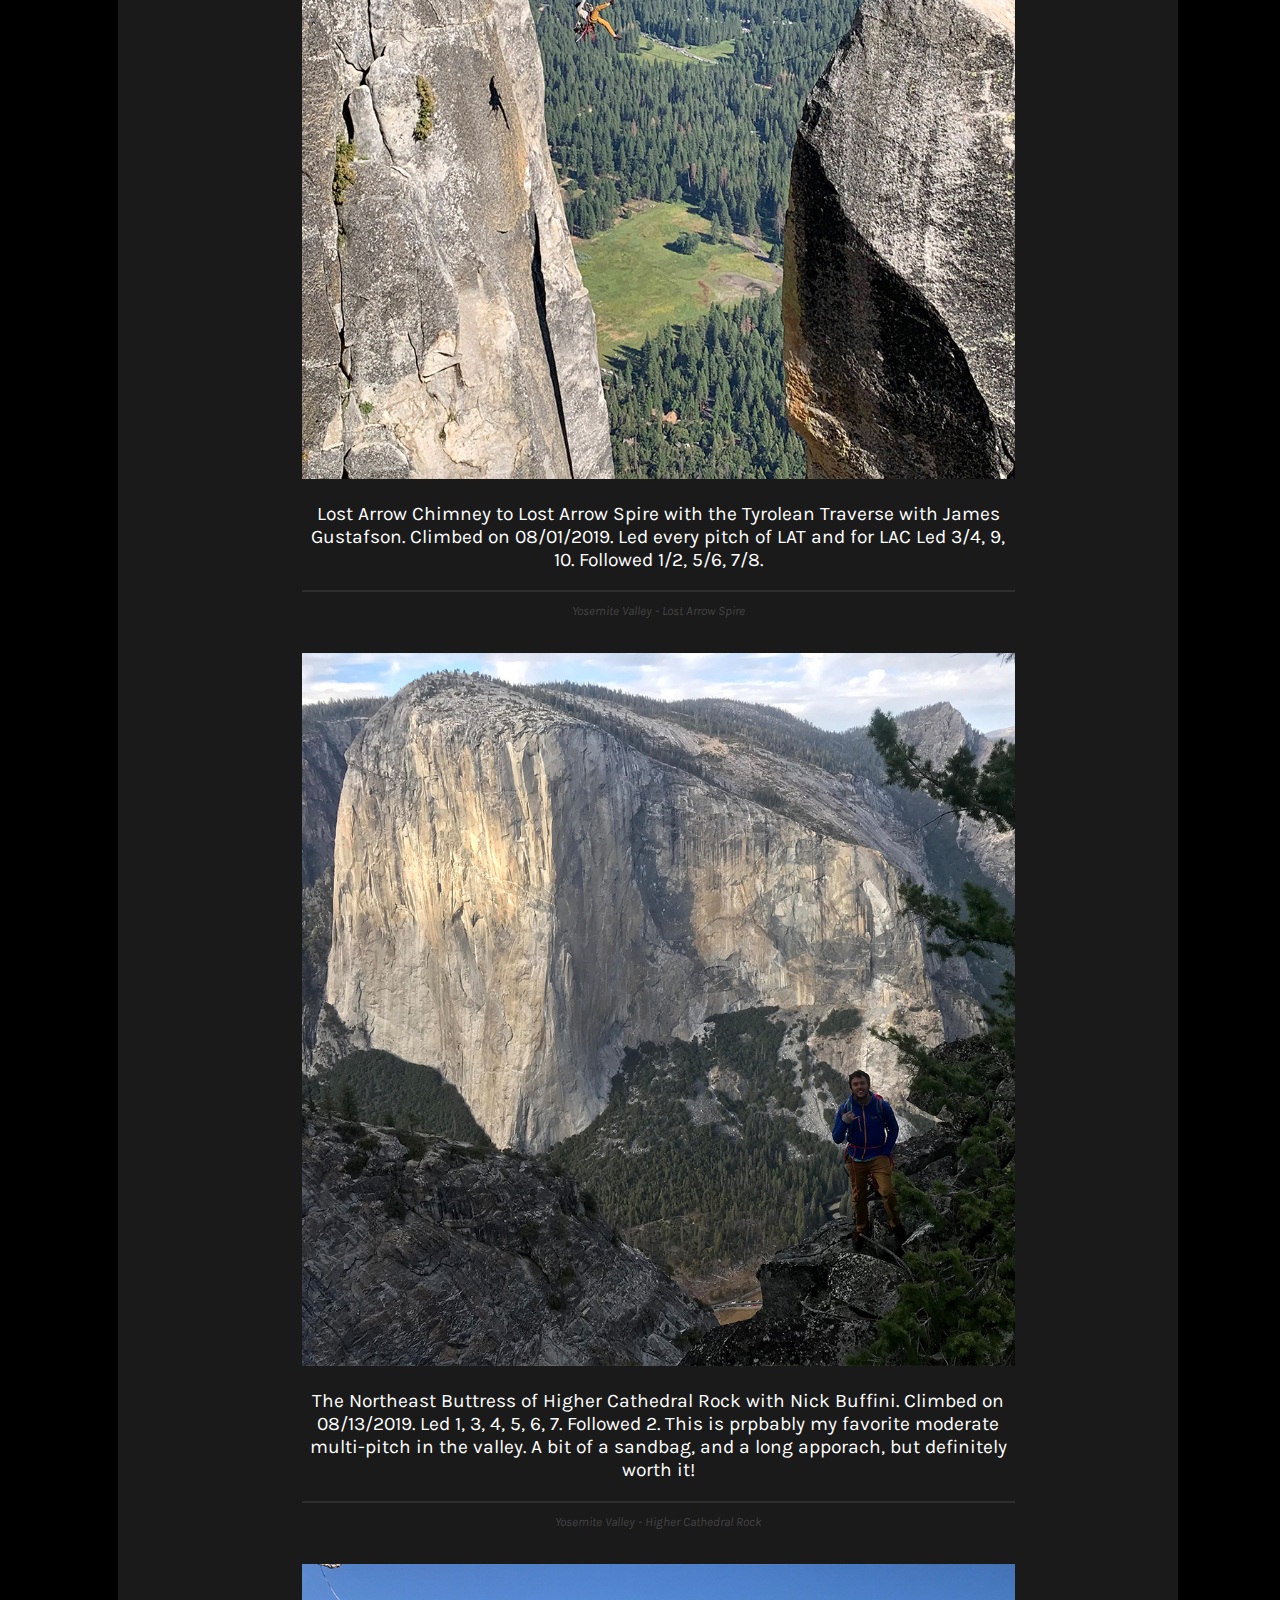
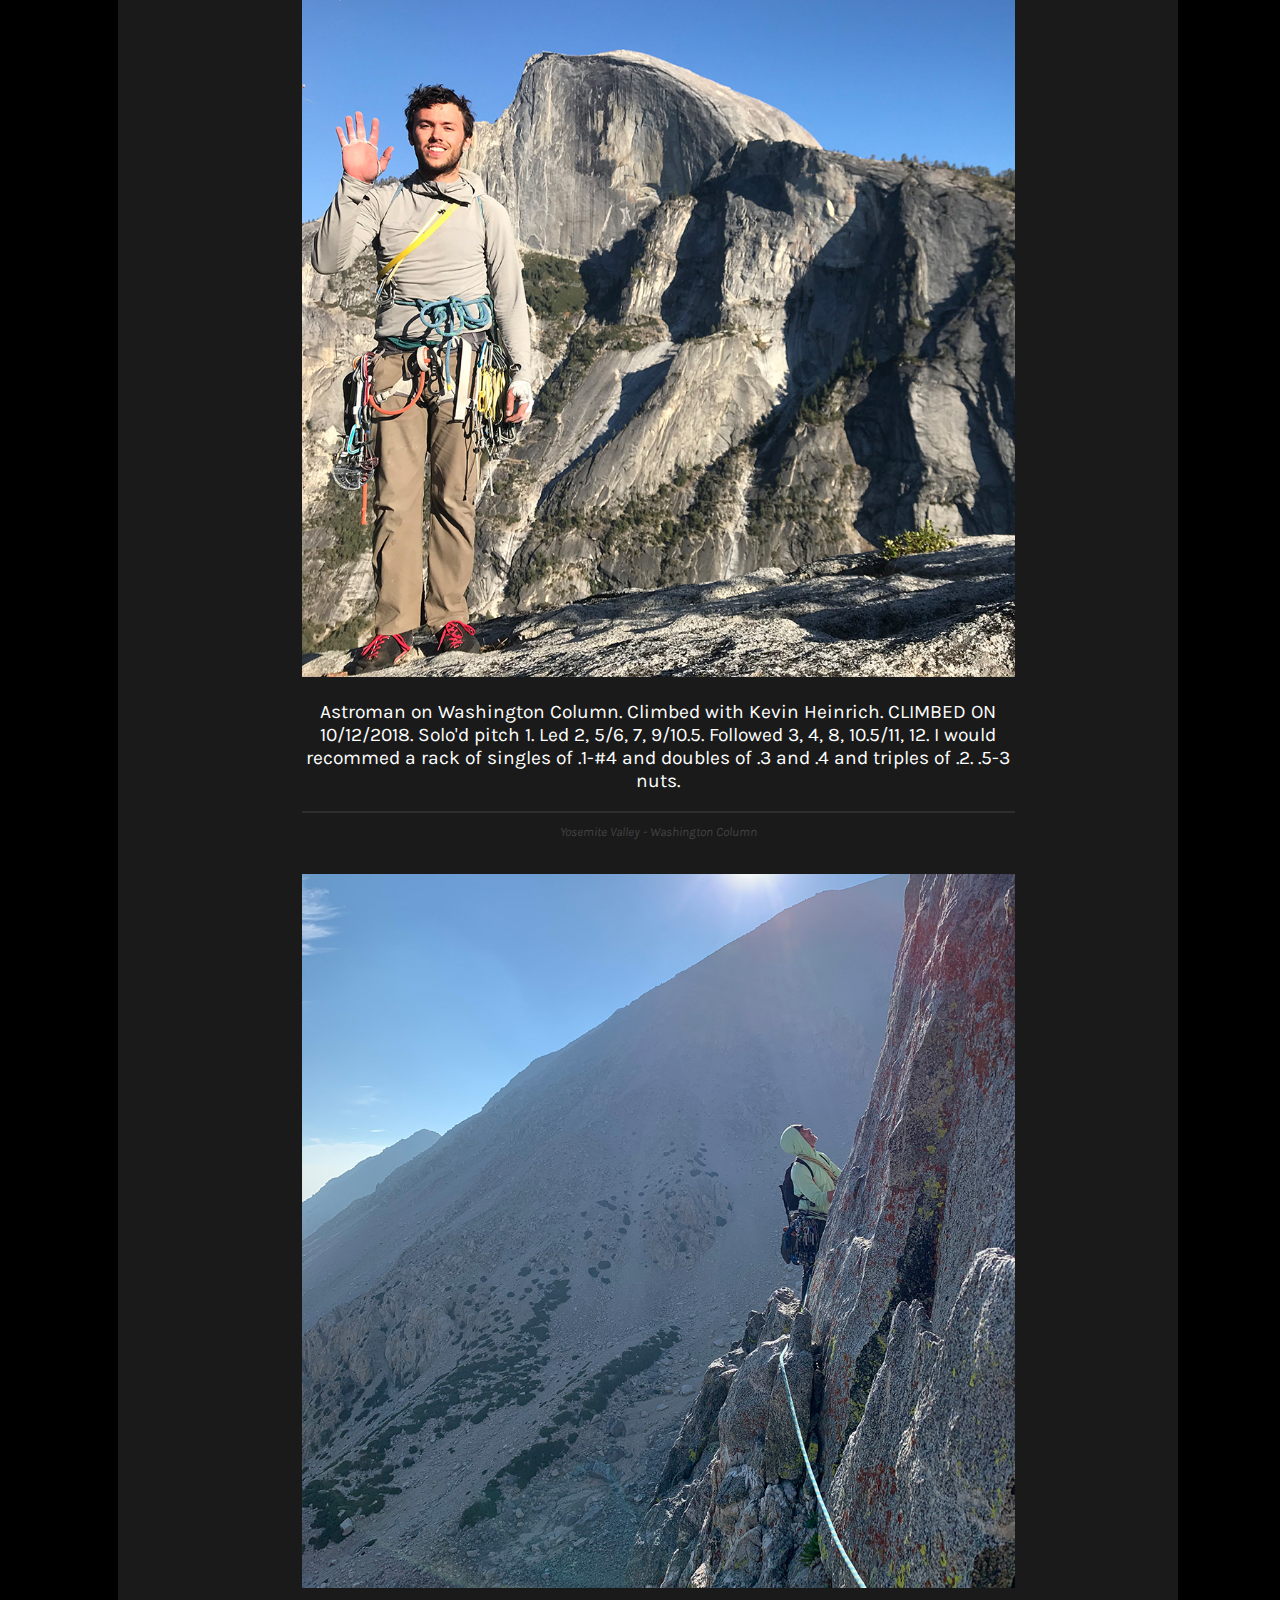
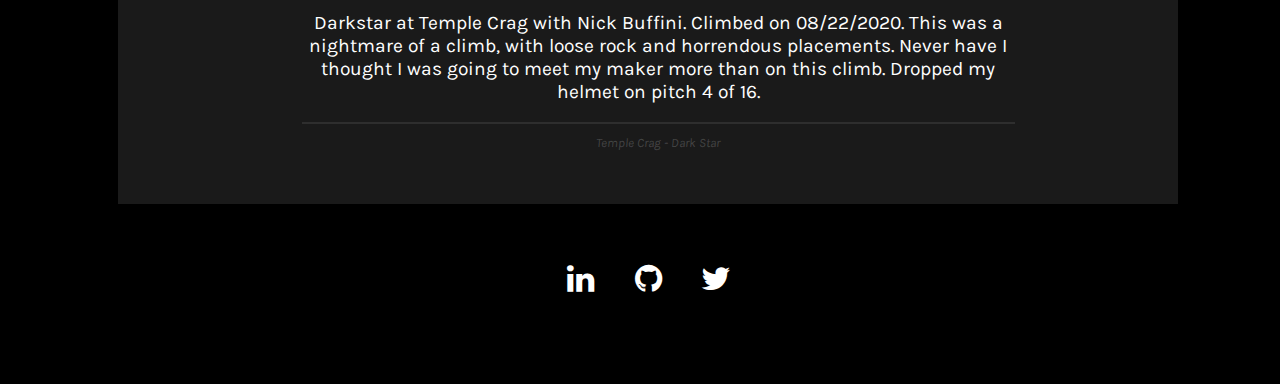
==== commit c3ff3a8f: "mob" ====
--- a/mphillipbayabout.html
+++ b/mphillipbayabout.html
@@ -16,7 +16,7 @@
             <ul class="nav">
                 <li id="name">Phillip Bay</li>
                 <li id="ab">About</li>
-                <li id="pr"><a href="phillipbaymain.html">Projects</a></li>        
+                <li id="pr"><a href="mphillipbaymain.html">Projects</a></li>        
             </ul>
         </header>
         <br>
--- a/mphillipbayabout.css
+++ b/mphillipbayabout.css
@@ -151,7 +151,7 @@
 }
 table {
     text-align: center;
-    padding-left: 4%;
+    padding-left: 6%;
     padding-right: 4%;
     padding-top: 2%;
     padding-bottom: 2%;
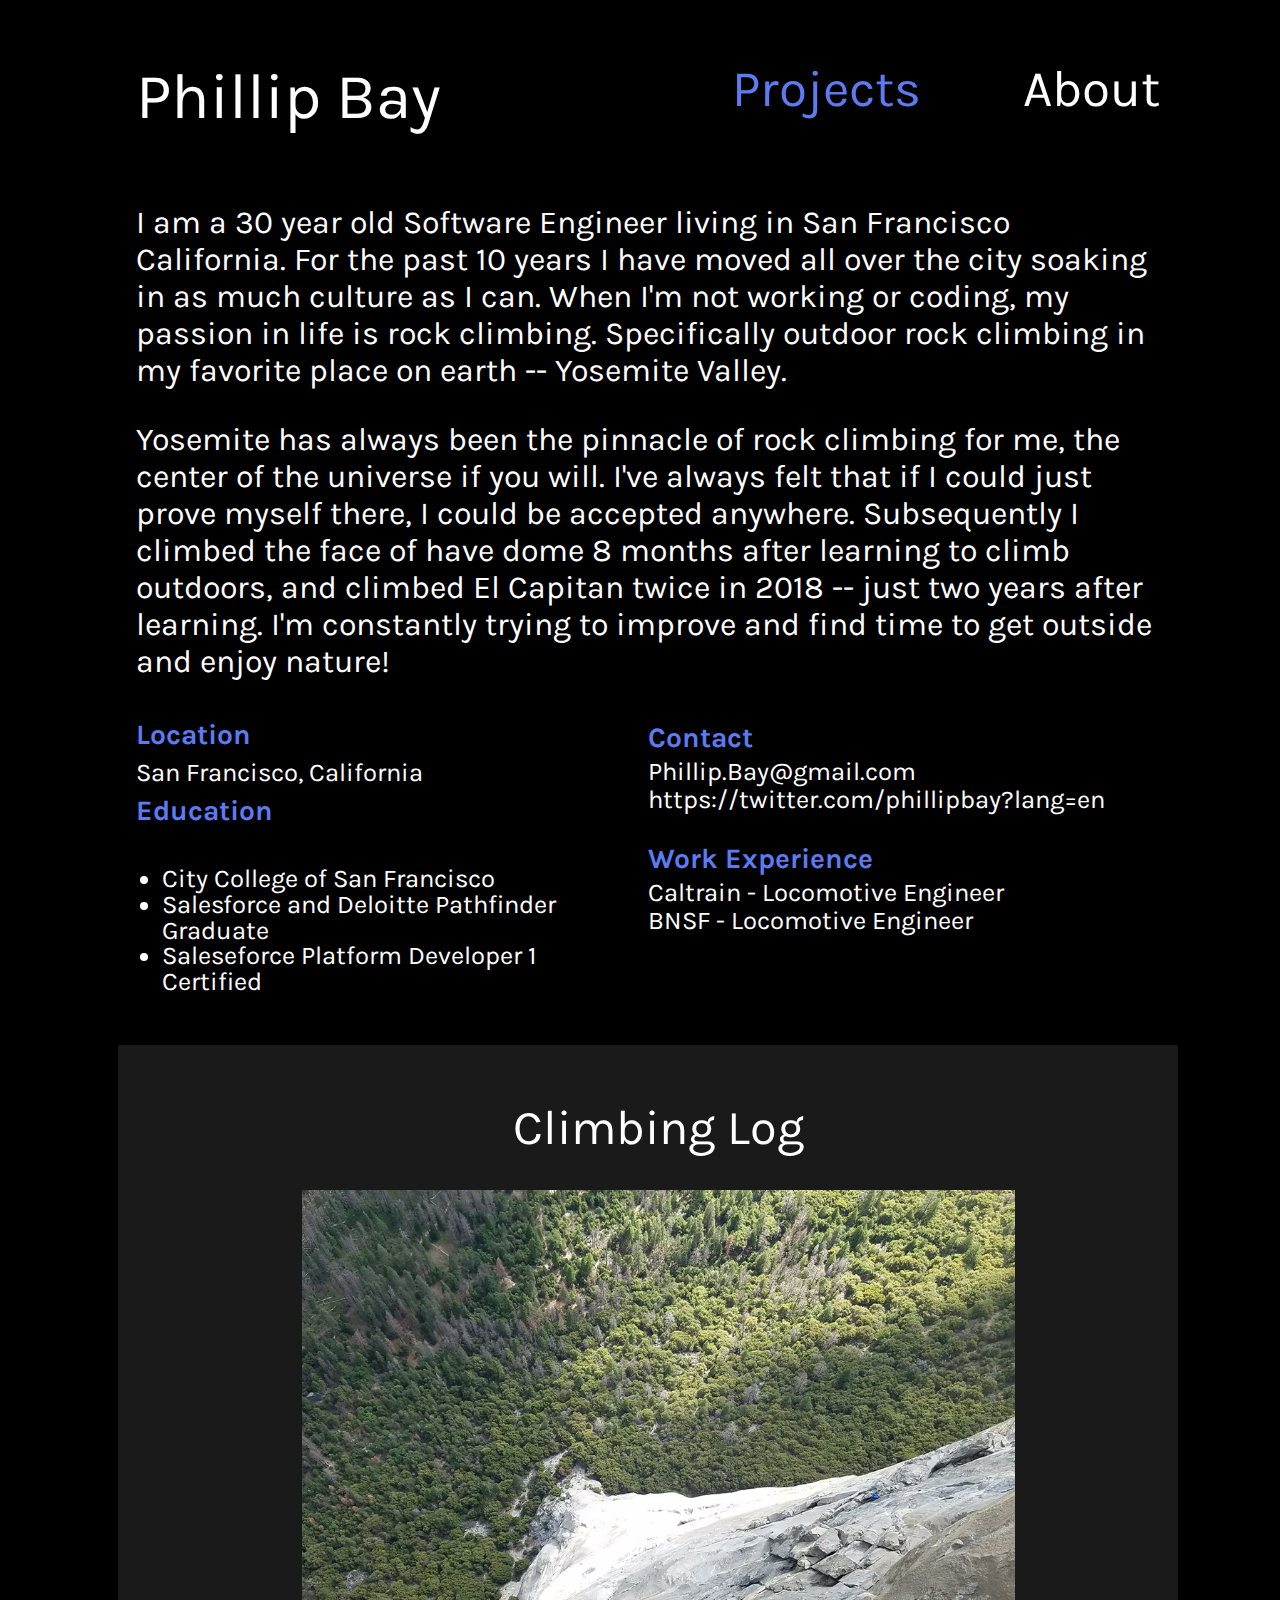
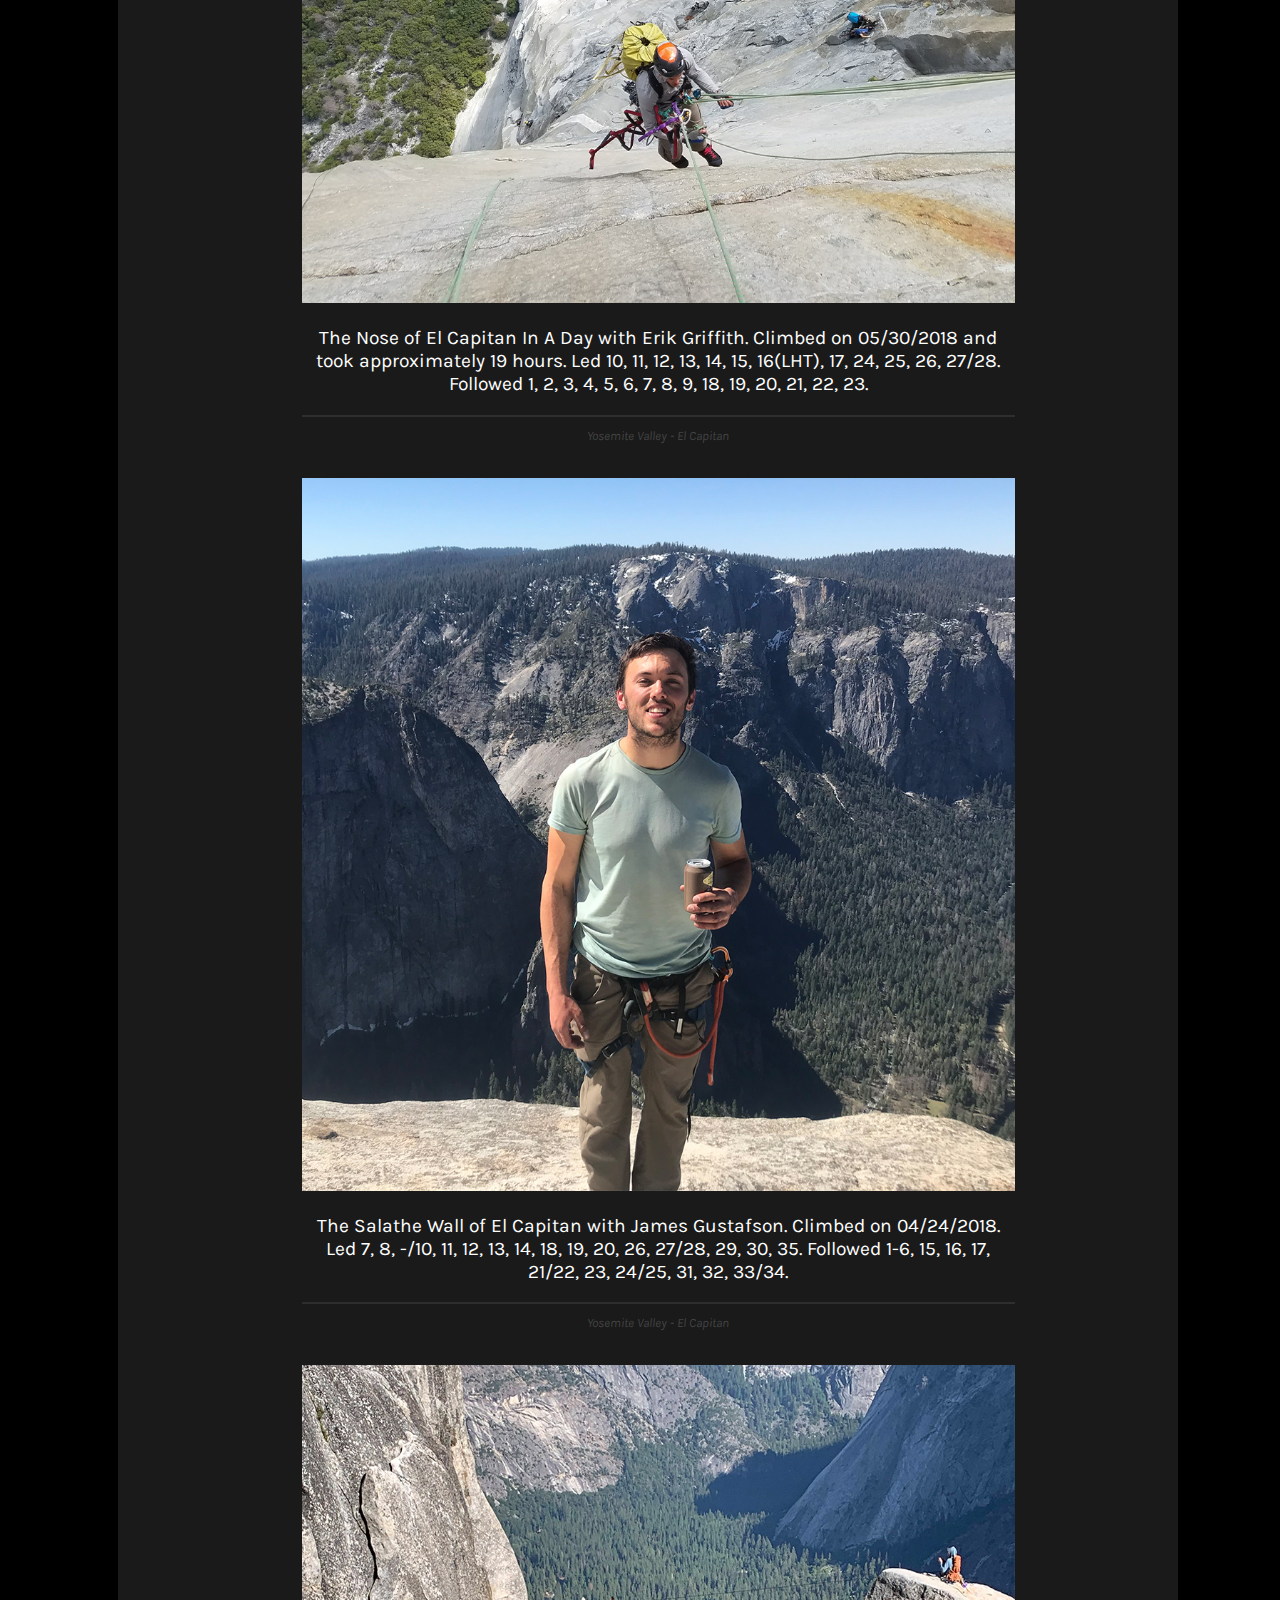
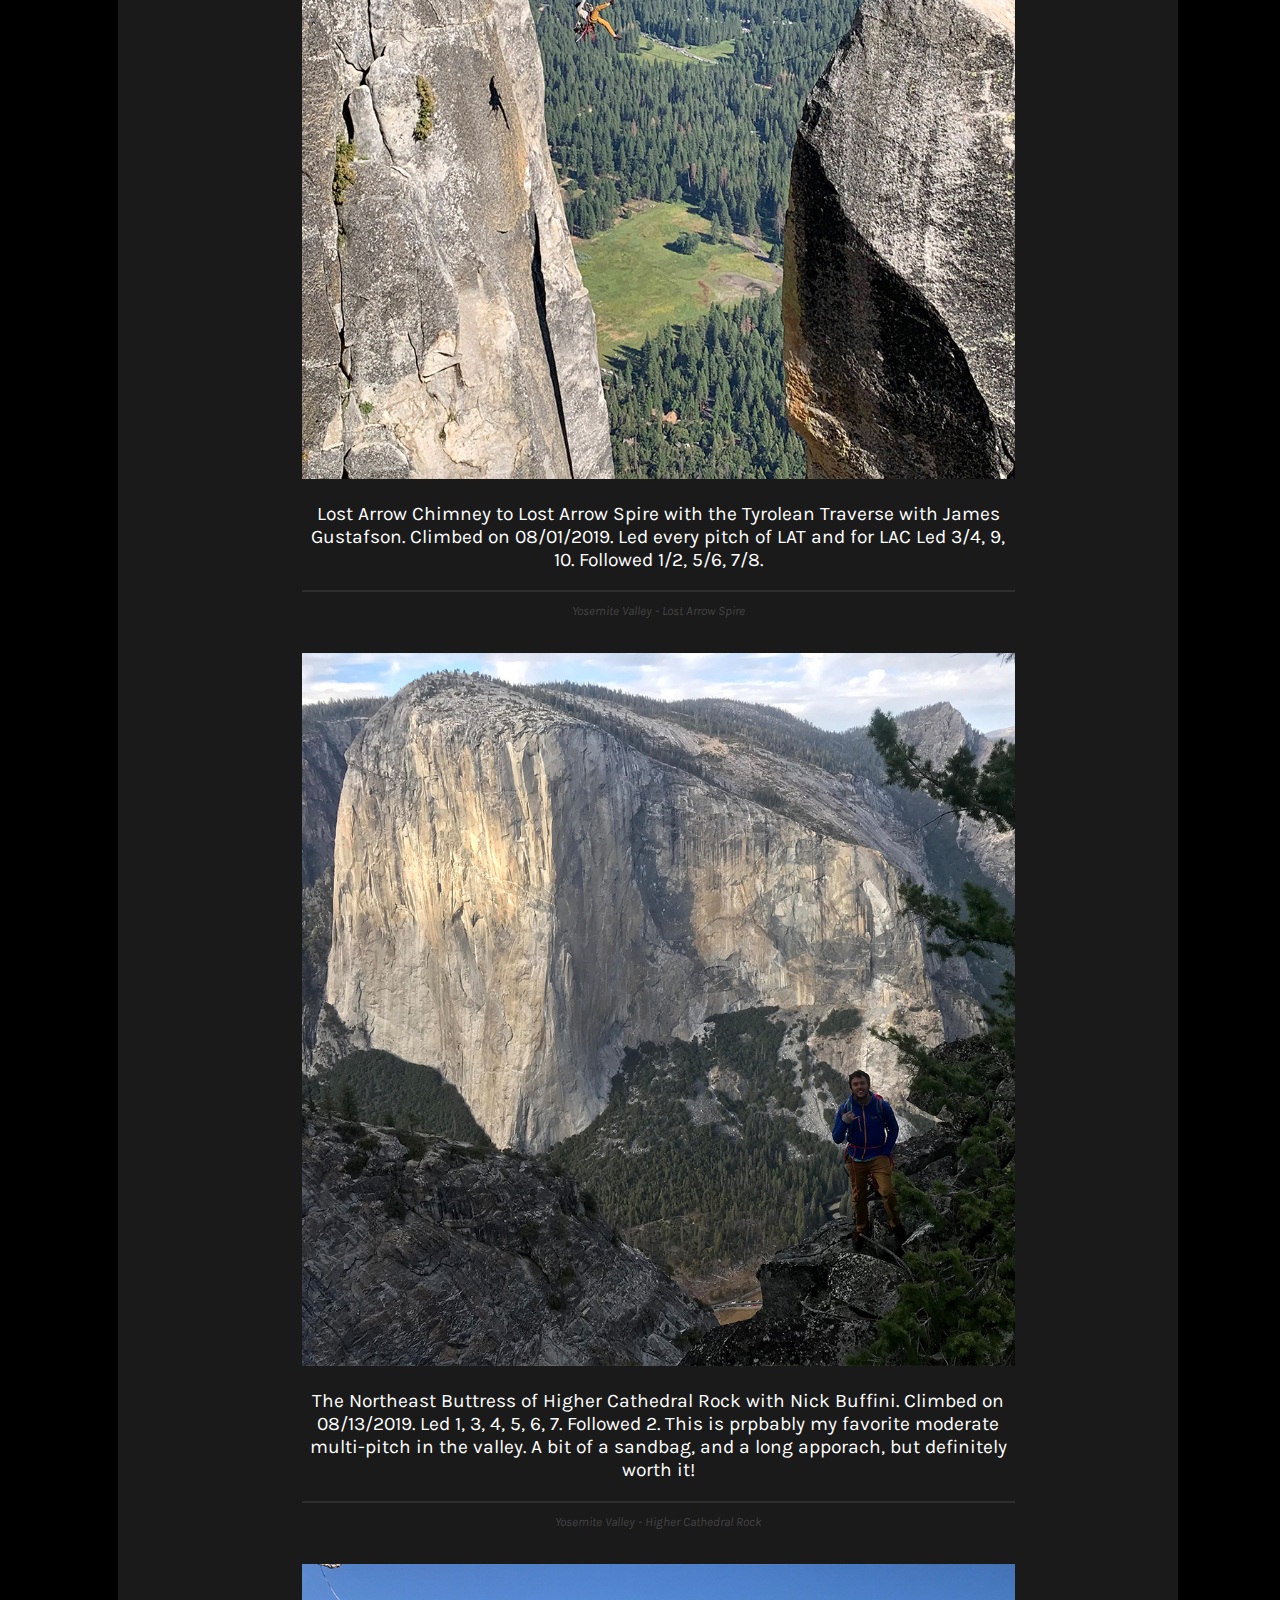
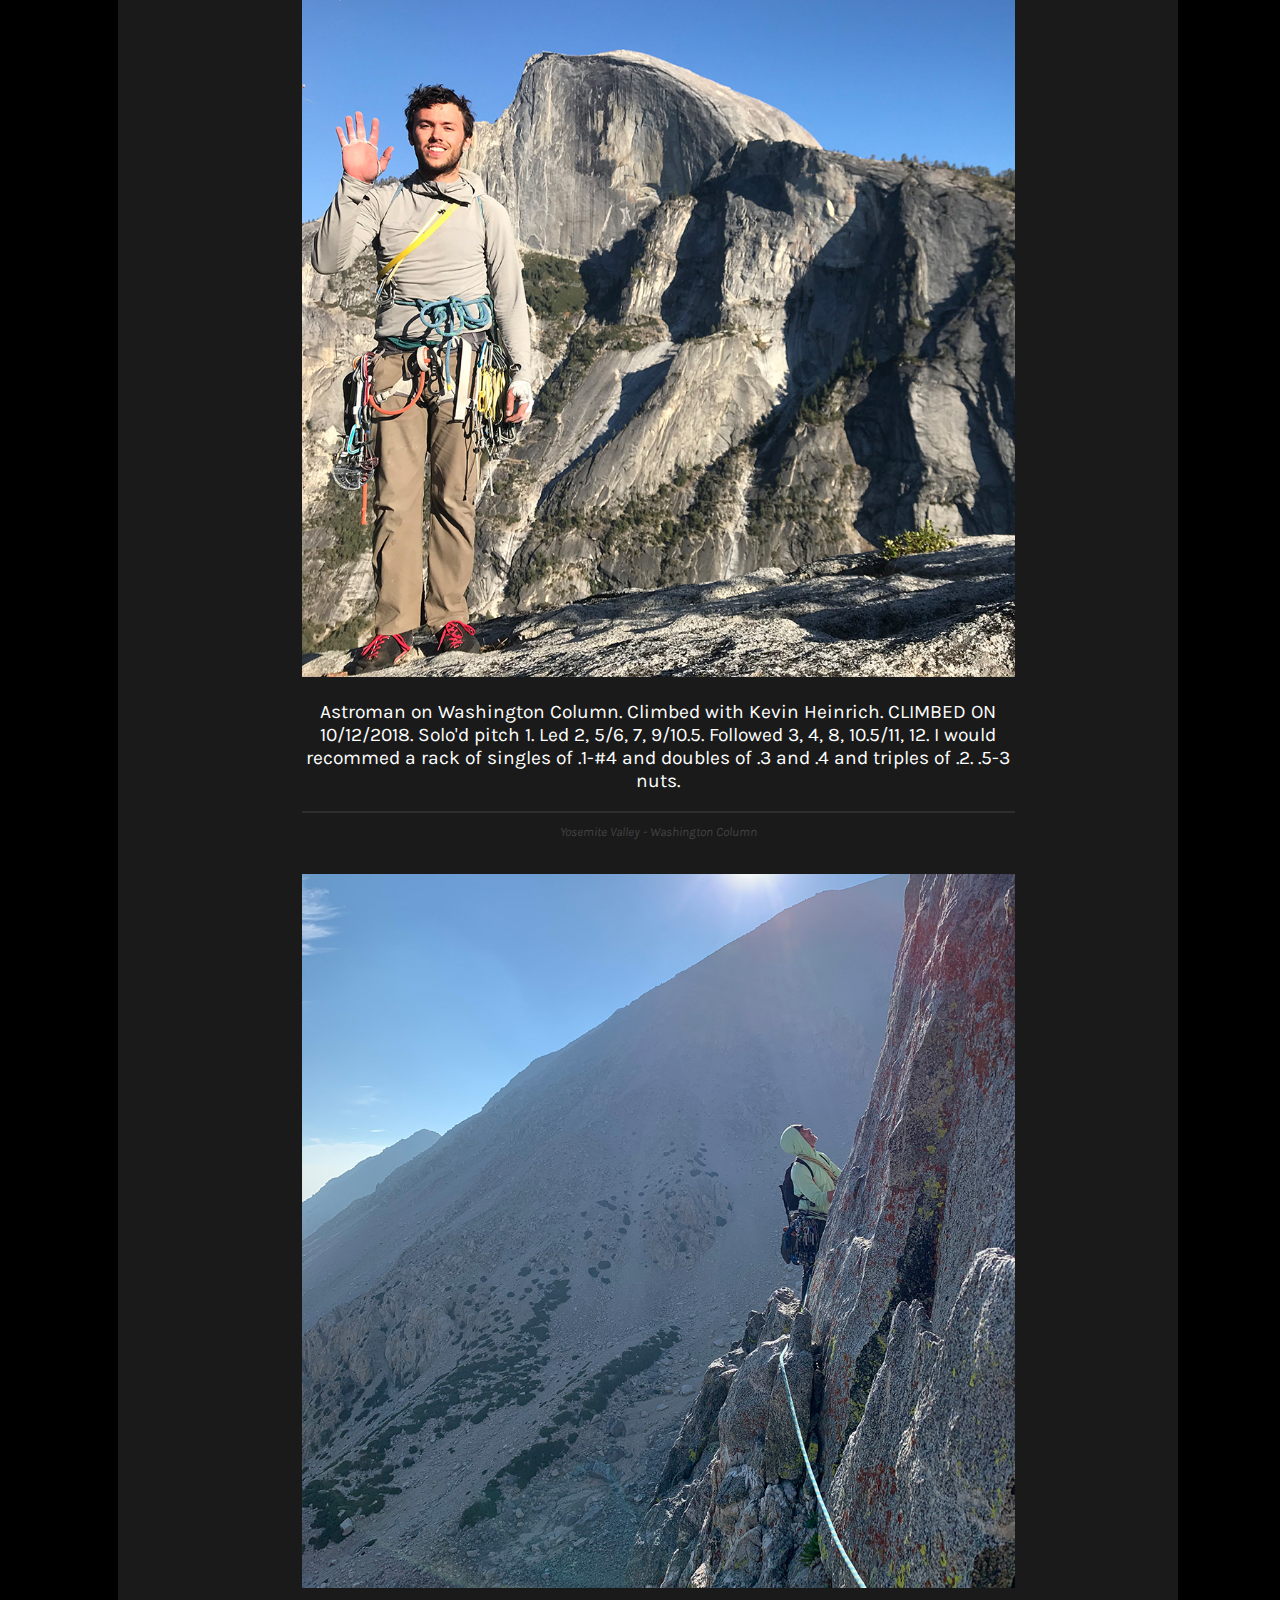
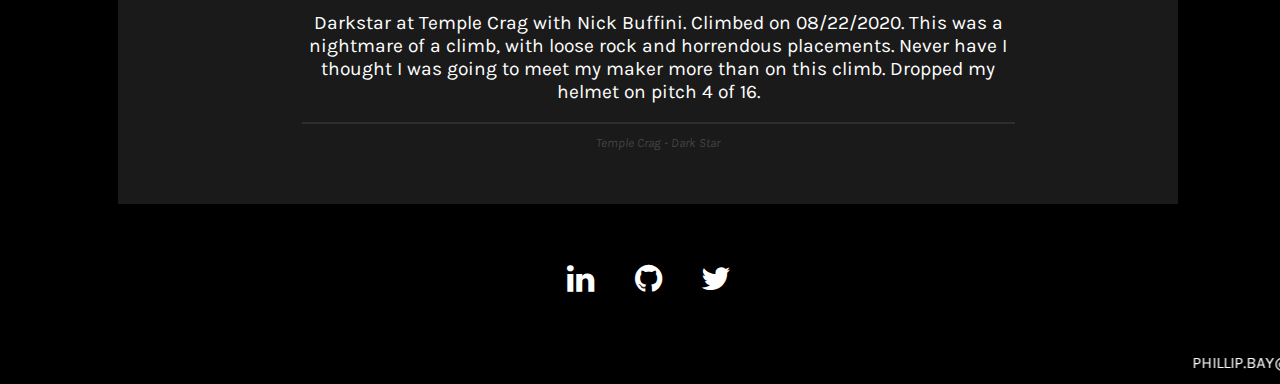
==== commit f5b35077: "mobile" ====
--- a/mphillipbayabout.html
+++ b/mphillipbayabout.html
@@ -131,7 +131,7 @@
                 <a href="https://twitter.com/phillipbay?lang=en" class="fa fa-twitter fa-2x"></a>
             </div>
         </footer>
-        <marquee behavior="scroll" direction="right" scrollamount="10">
+        <marquee behavior="scroll" direction="left" scrollamount="10">
             PHILLIP.BAY@GMAIL.COM&nbsp;&nbsp;&nbsp;&nbsp;&nbsp;&nbsp;&nbsp;&nbsp;(303) 981-8347&nbsp;&nbsp;&nbsp;&nbsp;&nbsp;&nbsp;&nbsp;PHILLIP BAY&nbsp;&nbsp;&nbsp;&nbsp;&nbsp;&nbsp;&nbsp;&nbsp;PHILLIP.BAY@GMAIL.COM&nbsp;&nbsp;&nbsp;&nbsp;&nbsp;&nbsp;&nbsp;&nbsp;(303) 981-8347&nbsp;&nbsp;&nbsp;&nbsp;&nbsp;&nbsp;&nbsp;PHILLIP BAY&nbsp;&nbsp;&nbsp;&nbsp;&nbsp;&nbsp;&nbsp;&nbsp;PHILLIP.BAY@GMAIL.COM&nbsp;&nbsp;&nbsp;&nbsp;&nbsp;&nbsp;&nbsp;&nbsp;(303) 981-8347&nbsp;&nbsp;&nbsp;&nbsp;&nbsp;&nbsp;&nbsp;PHILLIP BAY&nbsp;&nbsp;&nbsp;&nbsp;&nbsp;&nbsp;&nbsp;&nbsp;PHILLIP.BAY@GMAIL.COM&nbsp;&nbsp;&nbsp;&nbsp;&nbsp;&nbsp;&nbsp;&nbsp;(303) 981-8347&nbsp;&nbsp;&nbsp;&nbsp;&nbsp;&nbsp;&nbsp;PHILLIP BAY&nbsp;&nbsp;&nbsp;&nbsp;&nbsp;&nbsp;&nbsp;&nbsp;PHILLIP.BAY@GMAIL.COM&nbsp;&nbsp;&nbsp;&nbsp;&nbsp;&nbsp;&nbsp;&nbsp;(303) 981-8347&nbsp;&nbsp;&nbsp;&nbsp;&nbsp;&nbsp;&nbsp;PHILLIP BAY&nbsp;&nbsp;&nbsp;&nbsp;&nbsp;&nbsp;&nbsp;&nbsp;PHILLIP.BAY@GMAIL.COM&nbsp;&nbsp;&nbsp;&nbsp;&nbsp;&nbsp;&nbsp;&nbsp;(303) 981-8347&nbsp;&nbsp;&nbsp;&nbsp;&nbsp;&nbsp;&nbsp;PHILLIP BAY&nbsp;&nbsp;&nbsp;&nbsp;&nbsp;&nbsp;&nbsp;&nbsp;</marquee>
     </body>
 </html>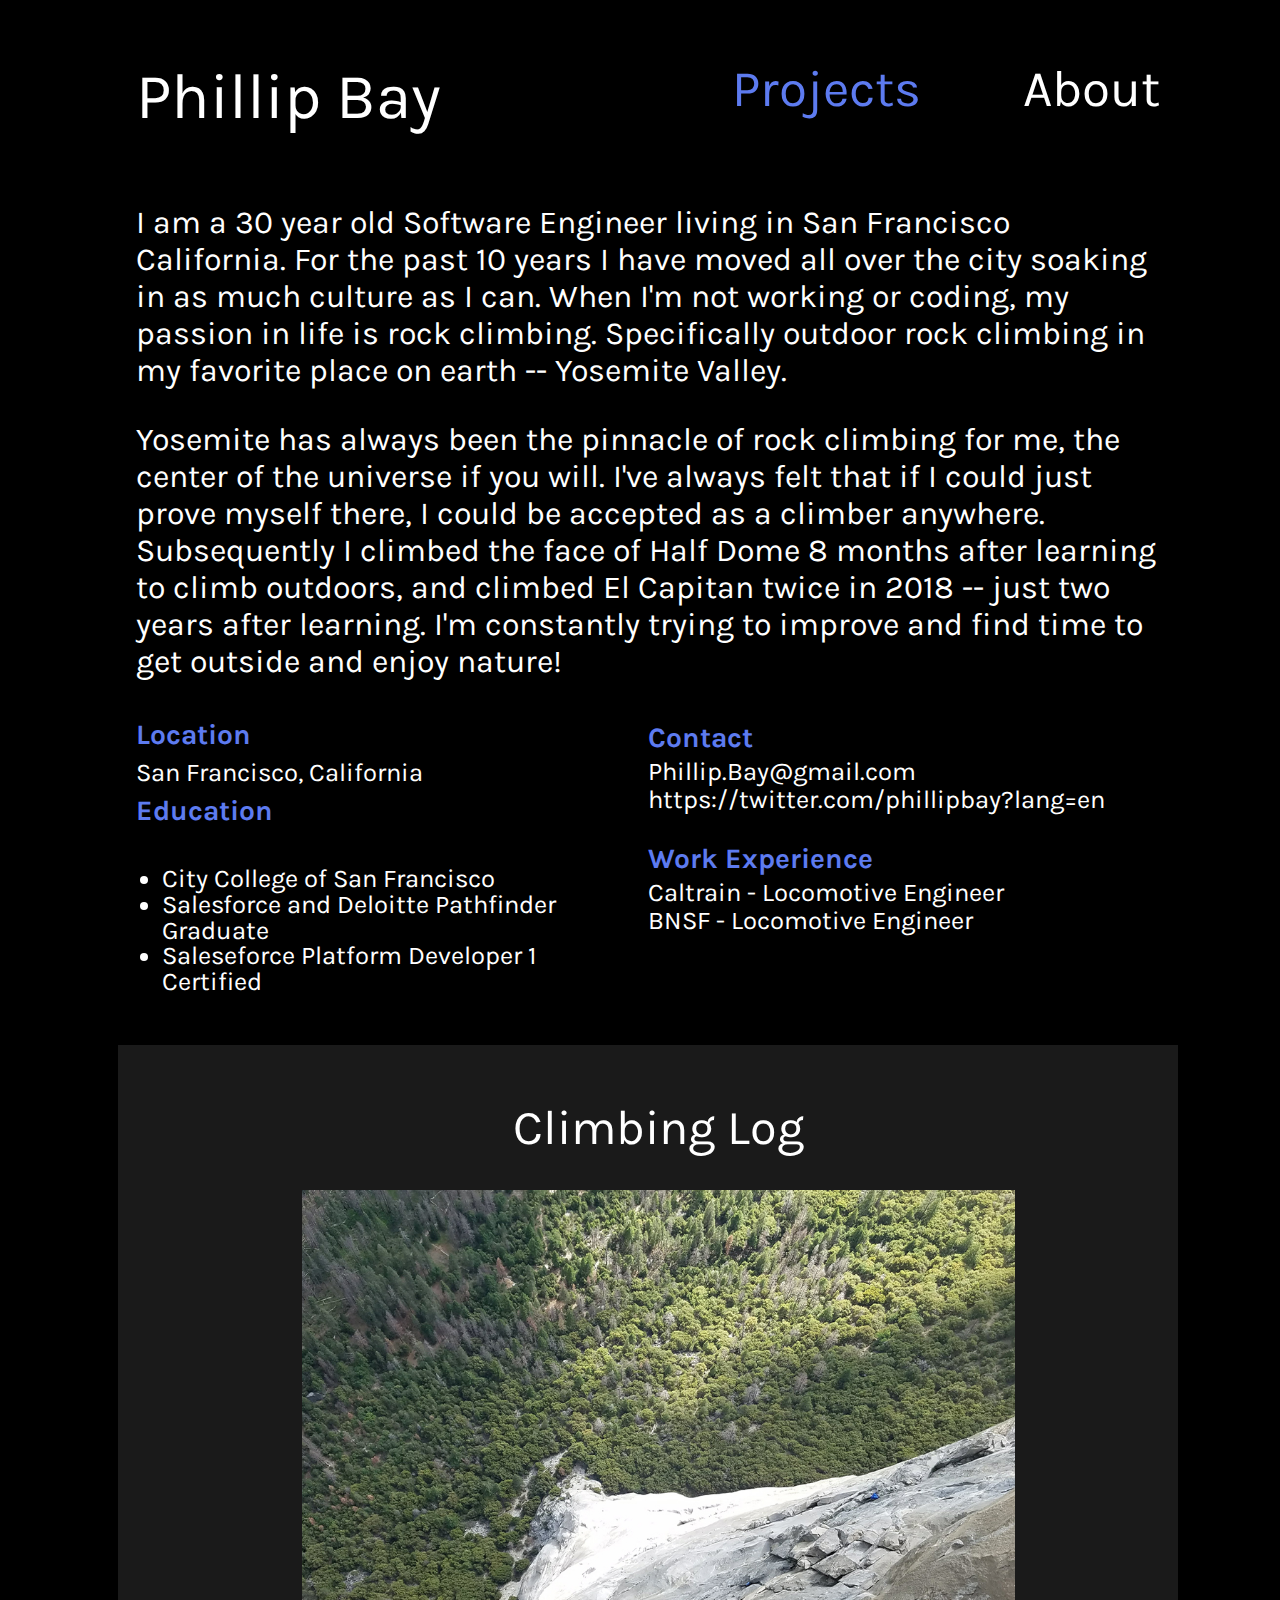
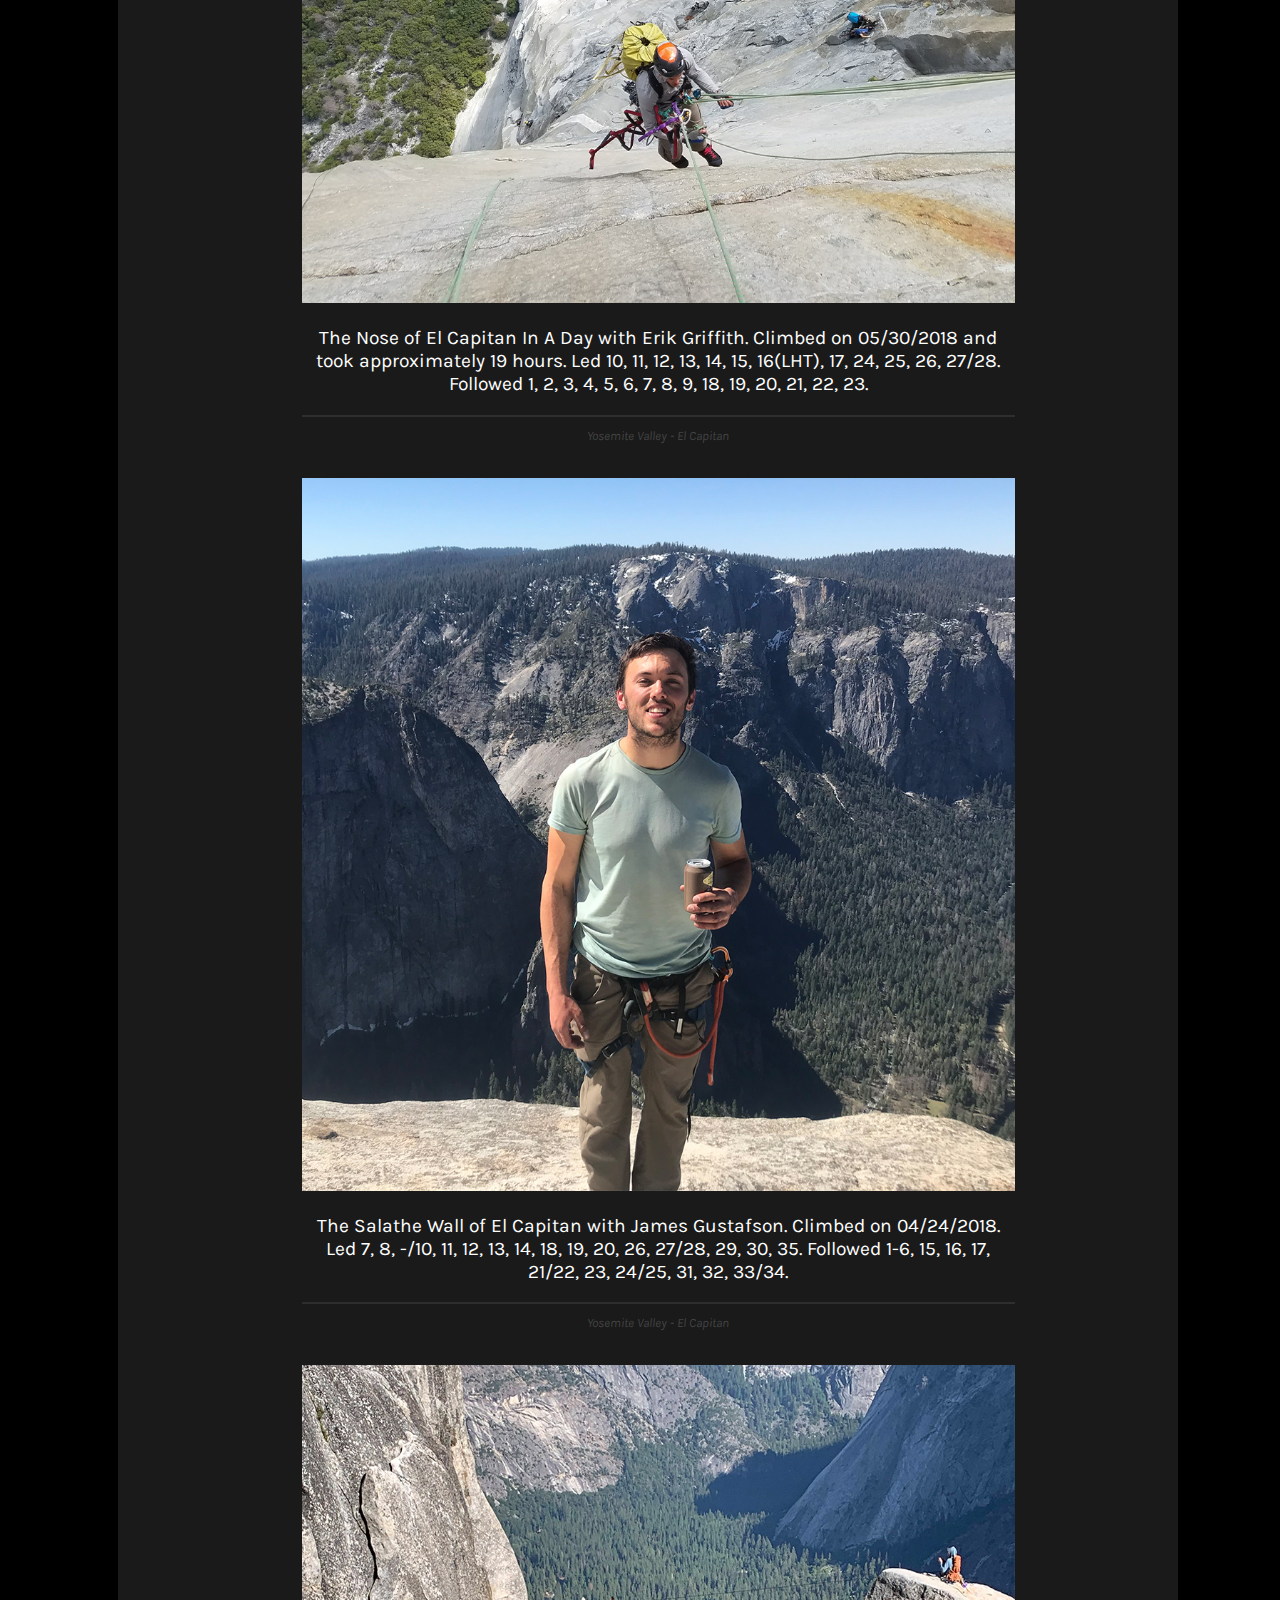
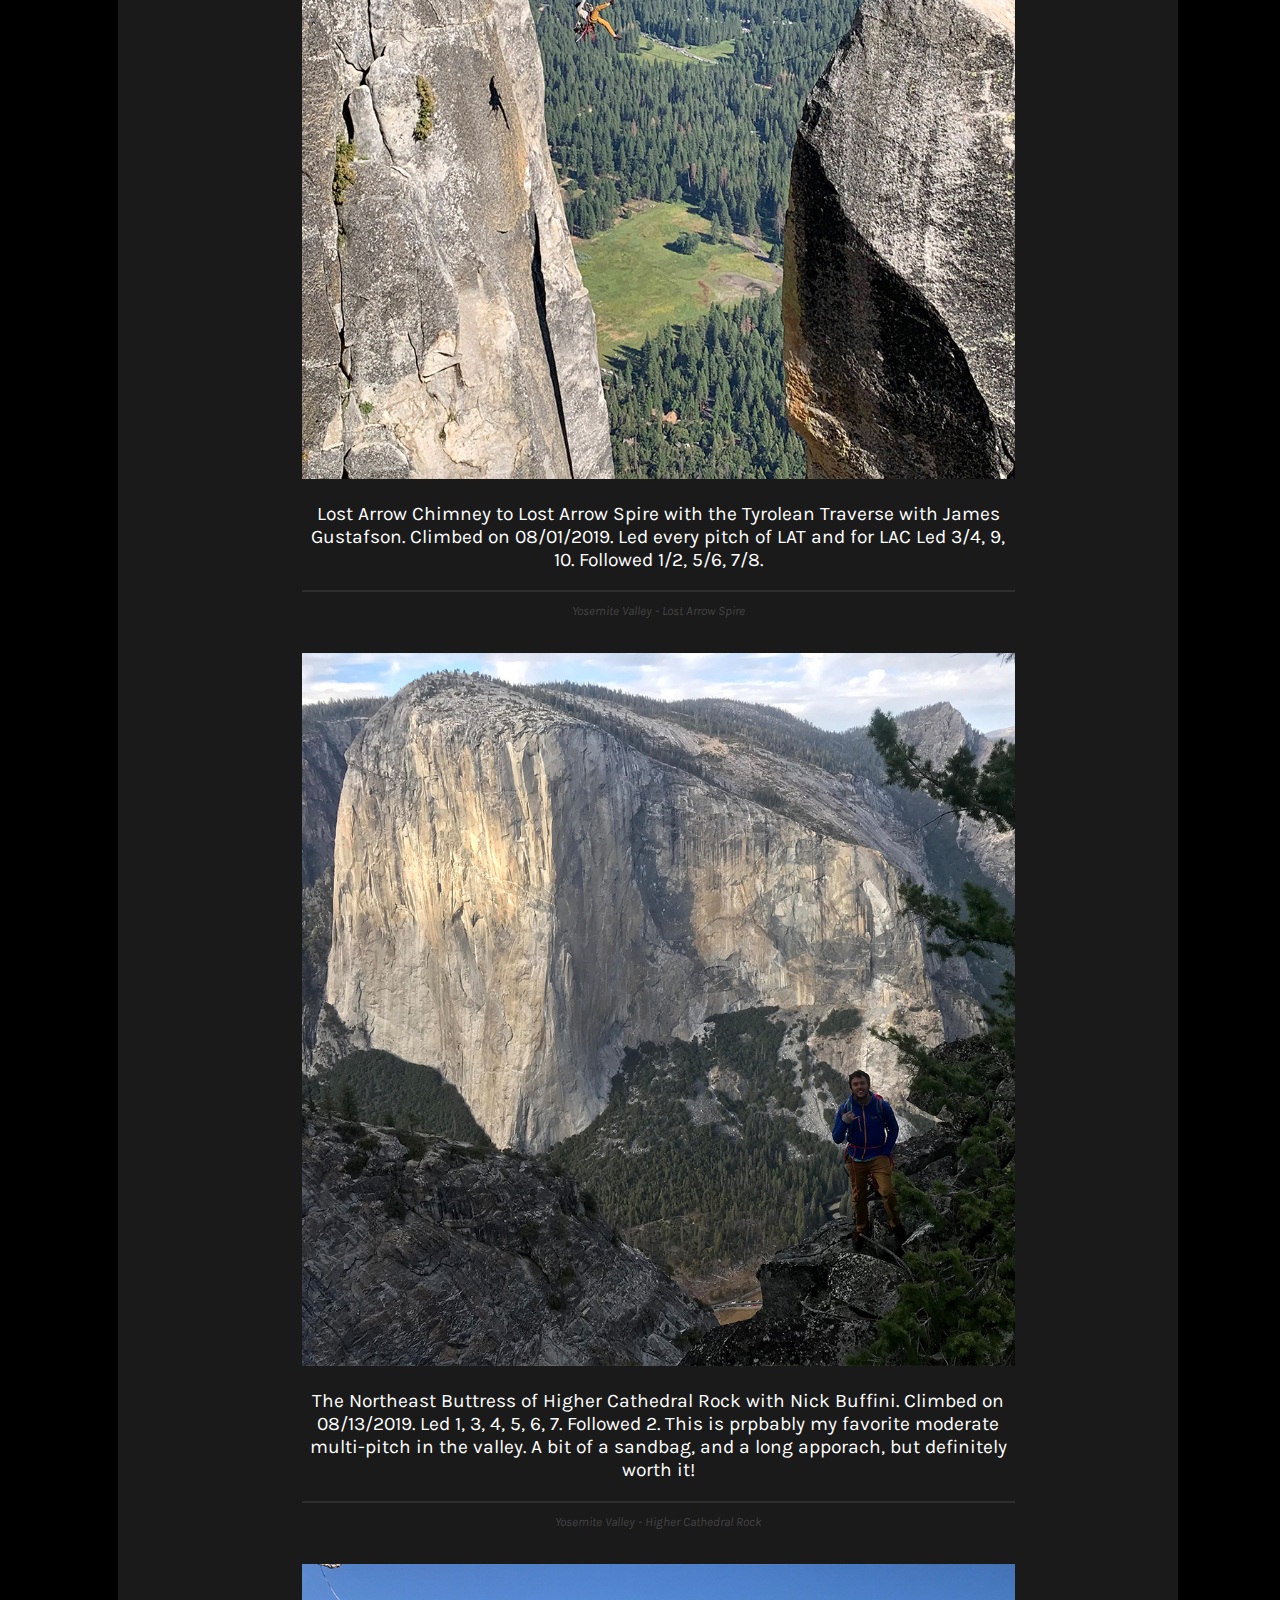
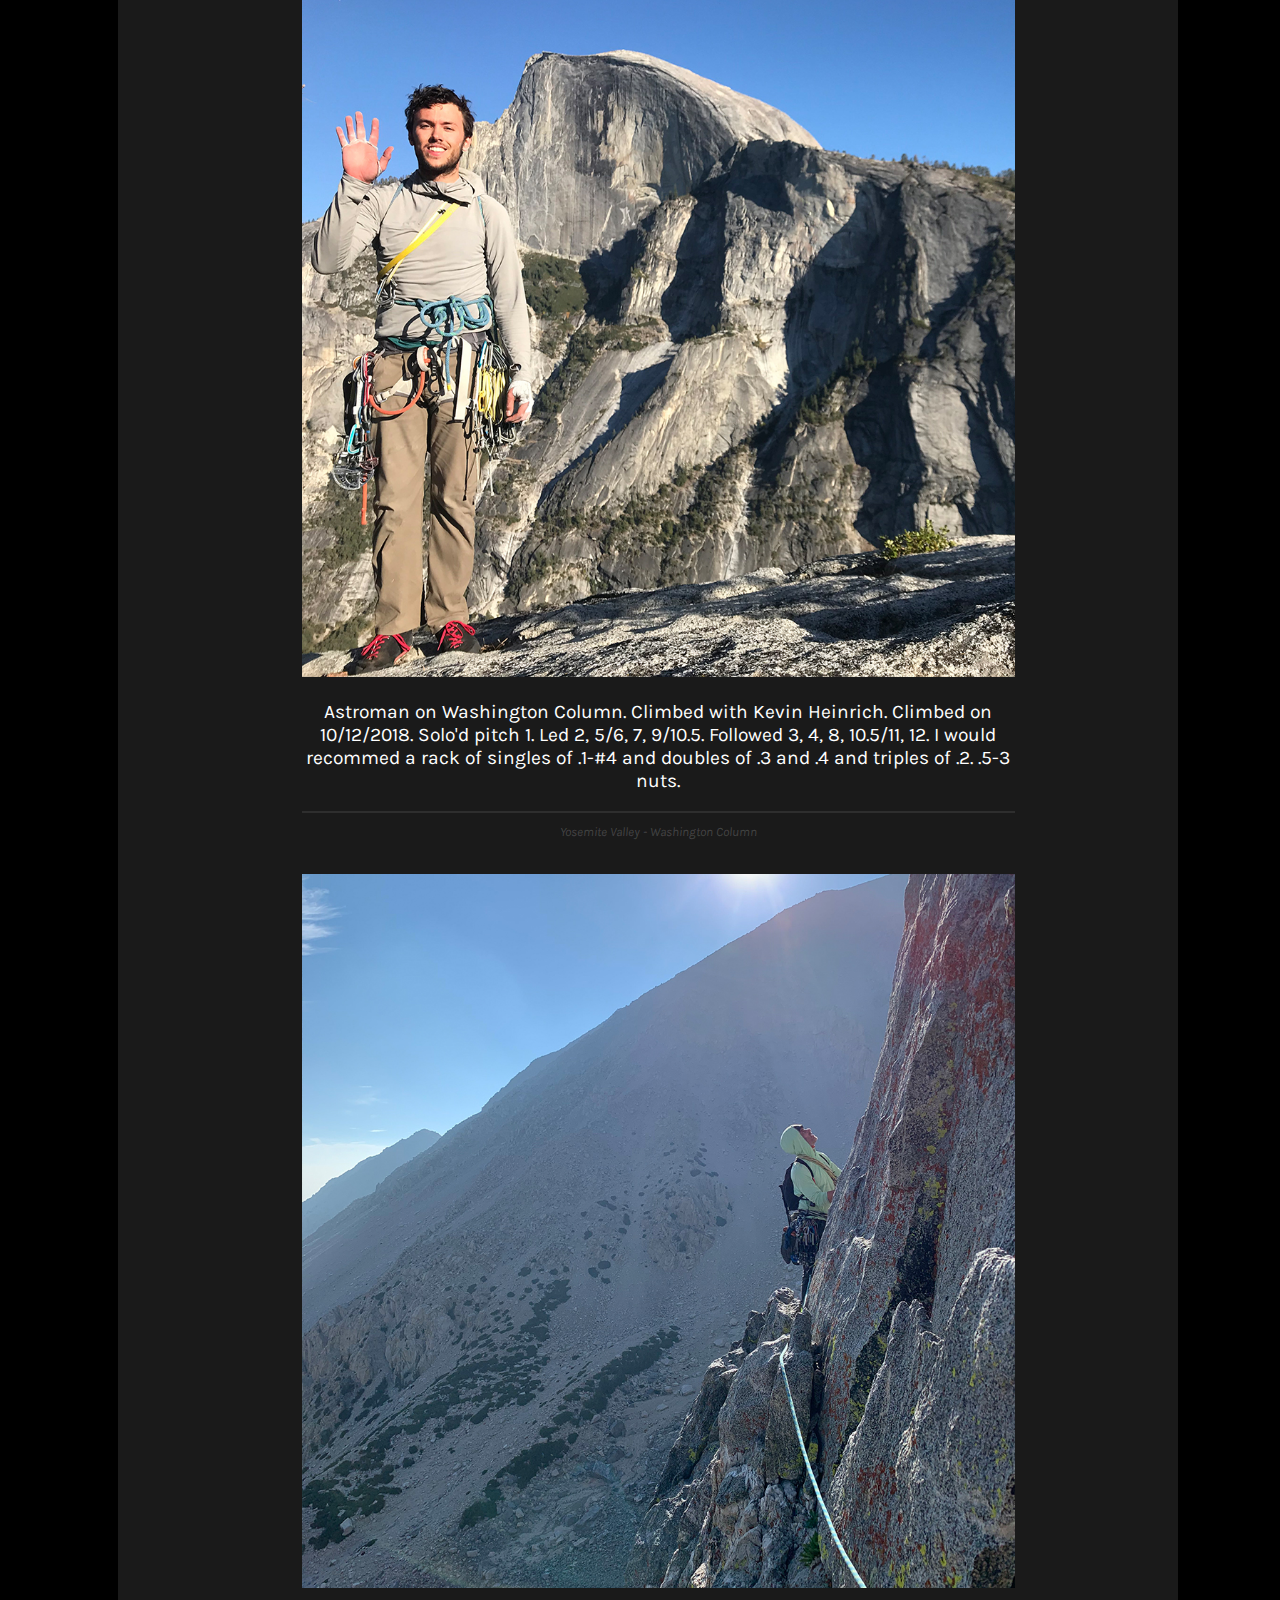
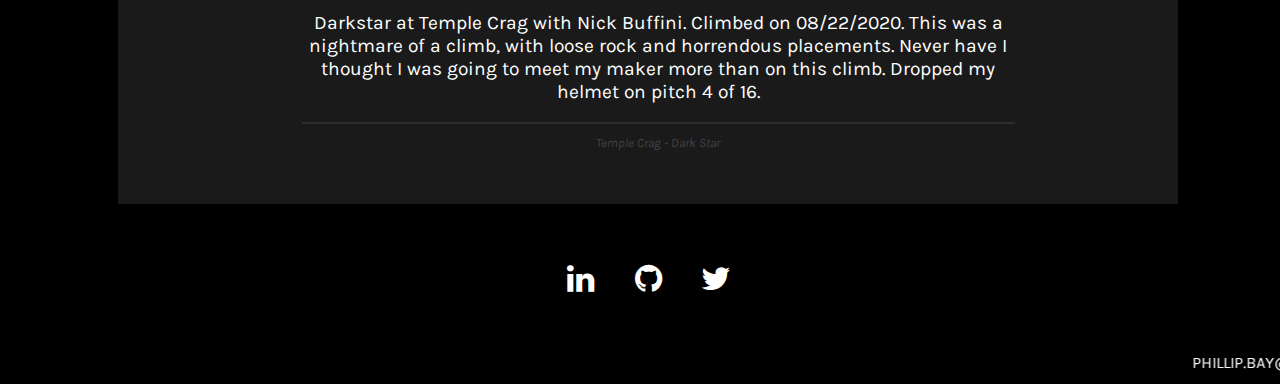
==== commit 18bb9091: "Update mphillipbayabout.html" ====
--- a/mphillipbayabout.html
+++ b/mphillipbayabout.html
@@ -25,7 +25,7 @@
         <midsection>
             <div class="blurb">
                 <p>I am a 30 year old Software Engineer living in San Francisco California. For the past 10 years I have moved all over the city soaking in as much culture as I can. When I'm not working or coding, my passion in life is rock climbing. Specifically outdoor rock climbing in my favorite place on earth -- Yosemite Valley.</p>
-                <p>Yosemite has always been the pinnacle of rock climbing for me, the center of the universe if you will. I've always felt that if I could just prove myself there, I could be accepted anywhere. Subsequently I climbed the face of have dome 8 months after learning to climb outdoors, and climbed El Capitan twice in 2018 -- just two years after learning. I'm constantly trying to improve and find time to get outside and enjoy nature!</p>
+                <p>Yosemite has always been the pinnacle of rock climbing for me, the center of the universe if you will. I've always felt that if I could just prove myself there, I could be accepted as a climber anywhere. Subsequently I climbed the face of Half Dome 8 months after learning to climb outdoors, and climbed El Capitan twice in 2018 -- just two years after learning. I'm constantly trying to improve and find time to get outside and enjoy nature!</p>
             </div>
             <div class="infoleft">
                 <h1>Location</h1>
@@ -102,7 +102,7 @@
                     <tr>
                         <td>
                             <a href="https://www.mountainproject.com/route/105845493/astroman" target="_blank" rel="noopener noreferrer"><img border="0" alt="Astroman" src="Astroman.jpg"></a>
-                            <p class="picinfo">Astroman on Washington Column. Climbed with Kevin Heinrich. CLIMBED ON 10/12/2018. Solo'd pitch 1. Led 2, 5/6, 7, 9/10.5. Followed 3, 4, 8, 10.5/11, 12. I would recommed a rack of singles of .1-#4 and doubles of .3 and .4 and triples of .2. .5-3 nuts.
+                            <p class="picinfo">Astroman on Washington Column. Climbed with Kevin Heinrich. Climbed on 10/12/2018. Solo'd pitch 1. Led 2, 5/6, 7, 9/10.5. Followed 3, 4, 8, 10.5/11, 12. I would recommed a rack of singles of .1-#4 and doubles of .3 and .4 and triples of .2. .5-3 nuts.
                             </p>
                             <hr>
                             <div class="tablefoot">
@@ -134,4 +134,4 @@
         <marquee behavior="scroll" direction="left" scrollamount="10">
             PHILLIP.BAY@GMAIL.COM&nbsp;&nbsp;&nbsp;&nbsp;&nbsp;&nbsp;&nbsp;&nbsp;(303) 981-8347&nbsp;&nbsp;&nbsp;&nbsp;&nbsp;&nbsp;&nbsp;PHILLIP BAY&nbsp;&nbsp;&nbsp;&nbsp;&nbsp;&nbsp;&nbsp;&nbsp;PHILLIP.BAY@GMAIL.COM&nbsp;&nbsp;&nbsp;&nbsp;&nbsp;&nbsp;&nbsp;&nbsp;(303) 981-8347&nbsp;&nbsp;&nbsp;&nbsp;&nbsp;&nbsp;&nbsp;PHILLIP BAY&nbsp;&nbsp;&nbsp;&nbsp;&nbsp;&nbsp;&nbsp;&nbsp;PHILLIP.BAY@GMAIL.COM&nbsp;&nbsp;&nbsp;&nbsp;&nbsp;&nbsp;&nbsp;&nbsp;(303) 981-8347&nbsp;&nbsp;&nbsp;&nbsp;&nbsp;&nbsp;&nbsp;PHILLIP BAY&nbsp;&nbsp;&nbsp;&nbsp;&nbsp;&nbsp;&nbsp;&nbsp;PHILLIP.BAY@GMAIL.COM&nbsp;&nbsp;&nbsp;&nbsp;&nbsp;&nbsp;&nbsp;&nbsp;(303) 981-8347&nbsp;&nbsp;&nbsp;&nbsp;&nbsp;&nbsp;&nbsp;PHILLIP BAY&nbsp;&nbsp;&nbsp;&nbsp;&nbsp;&nbsp;&nbsp;&nbsp;PHILLIP.BAY@GMAIL.COM&nbsp;&nbsp;&nbsp;&nbsp;&nbsp;&nbsp;&nbsp;&nbsp;(303) 981-8347&nbsp;&nbsp;&nbsp;&nbsp;&nbsp;&nbsp;&nbsp;PHILLIP BAY&nbsp;&nbsp;&nbsp;&nbsp;&nbsp;&nbsp;&nbsp;&nbsp;PHILLIP.BAY@GMAIL.COM&nbsp;&nbsp;&nbsp;&nbsp;&nbsp;&nbsp;&nbsp;&nbsp;(303) 981-8347&nbsp;&nbsp;&nbsp;&nbsp;&nbsp;&nbsp;&nbsp;PHILLIP BAY&nbsp;&nbsp;&nbsp;&nbsp;&nbsp;&nbsp;&nbsp;&nbsp;</marquee>
     </body>
-</html>+</html>
